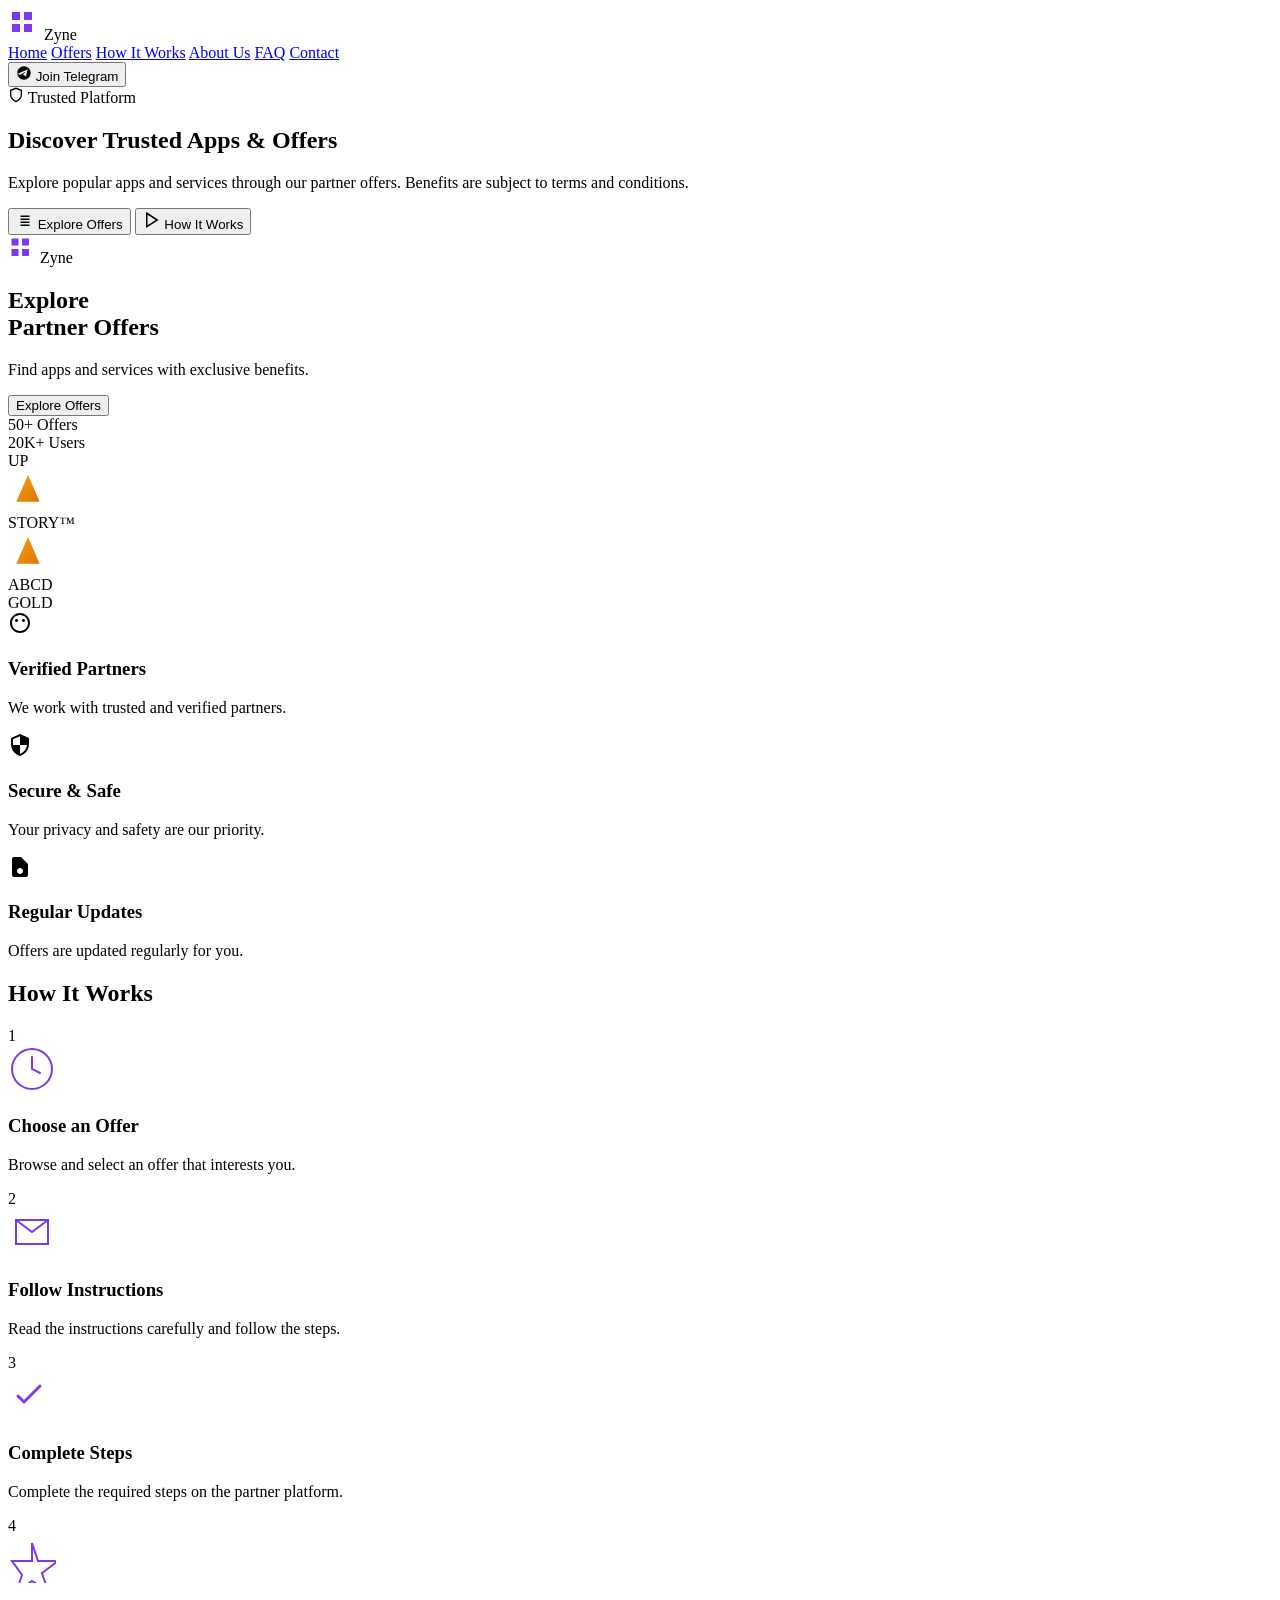
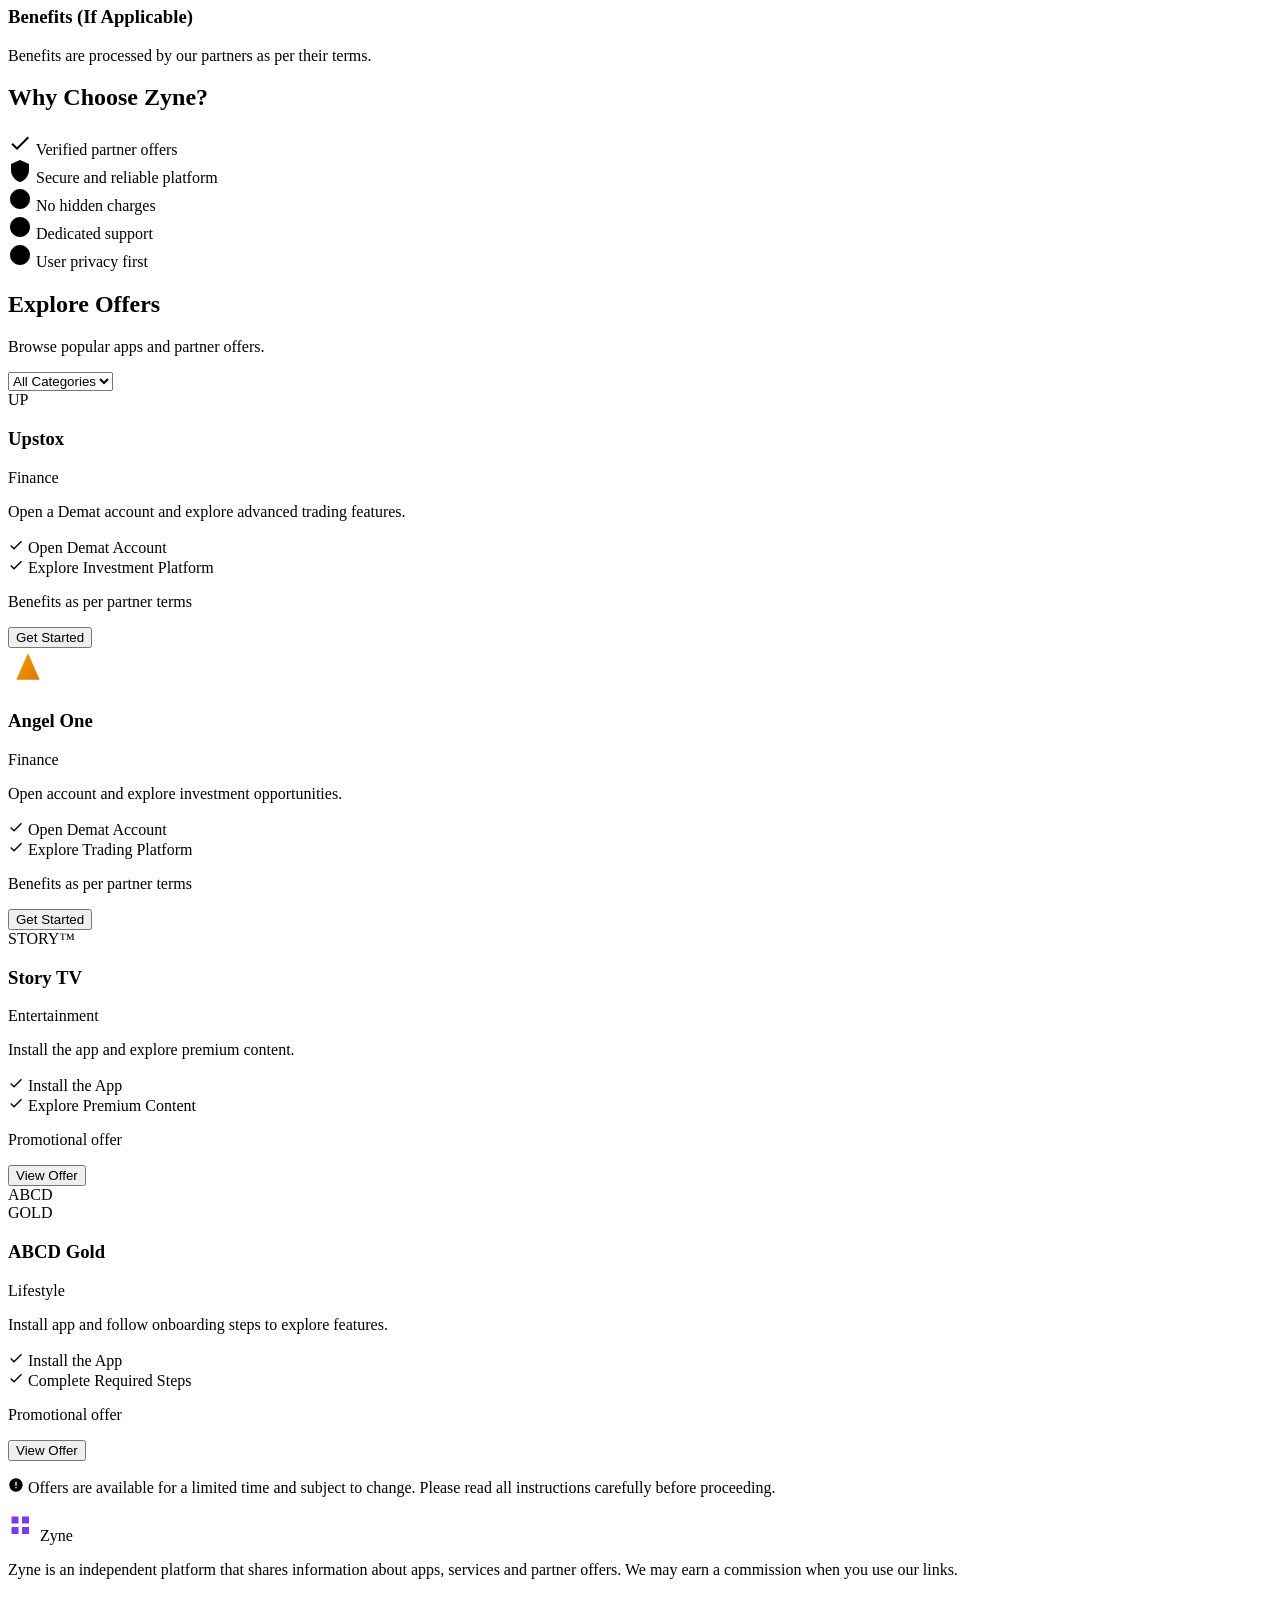
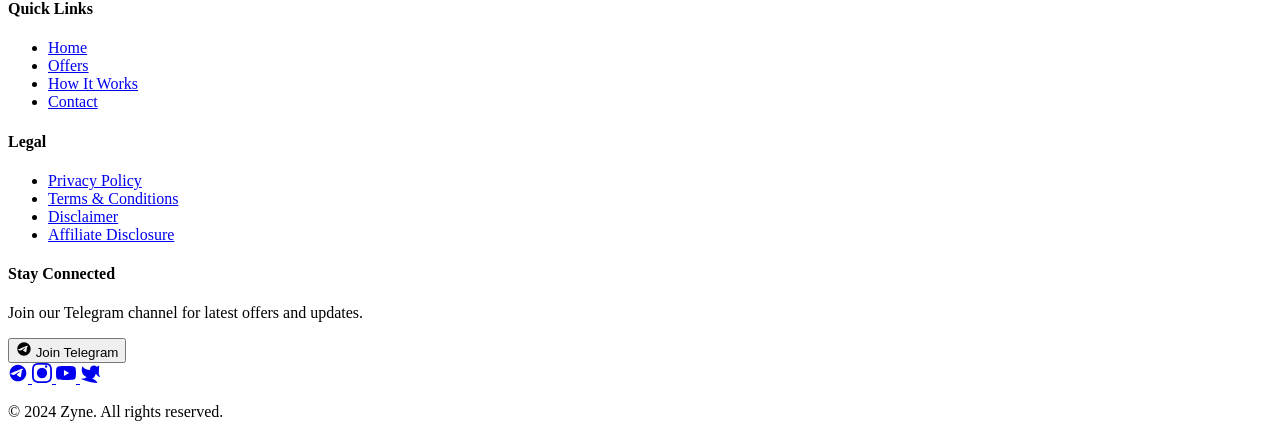
==== index.html @ c9c4ee6b "Update HTML with mobile-focused phone mockup design" ====
<!DOCTYPE html>
<html lang="en">
<head>
    <meta charset="UTF-8">
    <meta name="viewport" content="width=device-width, initial-scale=1.0">
    <title>Zyne - Discover Trusted Apps & Offers</title>
    <link rel="stylesheet" href="styles.css">
</head>
<body>
    <!-- Navigation Bar -->
    <nav class="navbar">
        <div class="navbar-container">
            <div class="logo">
                <svg width="32" height="32" viewBox="0 0 32 32" fill="none">
                    <path d="M4 4h8v8H4V4zm12 0h8v8h-8V4zM4 16h8v8H4v-8zm12 0h8v8h-8v-8z" fill="#7c3aed"/>
                </svg>
                <span>Zyne</span>
            </div>
            <div class="nav-links">
                <a href="#home">Home</a>
                <a href="#offers">Offers</a>
                <a href="#how">How It Works</a>
                <a href="#about">About Us</a>
                <a href="#faq">FAQ</a>
                <a href="#contact">Contact</a>
            </div>
            <button class="telegram-btn">
                <svg width="16" height="16" viewBox="0 0 24 24" fill="currentColor">
                    <path d="M12 2C6.48 2 2 6.48 2 12s4.48 10 10 10 10-4.48 10-10S17.52 2 12 2zm4.64 6.8c-.15 1.58-.8 5.43-1.13 7.1-.14.75-.42 1-.68 1.03-.58.05-1.02-.38-1.58-.75-.88-.59-1.38-.95-2.23-1.52-.99-.66-.35-1.02.22-1.61.15-.15 2.71-2.48 2.76-2.69.01-.03.02-.14-.07-.2-.08-.06-.2-.04-.28-.02-.12.02-1.96 1.25-5.54 3.69-.52.36-1.02.53-1.49.52-.49-.01-1.42-.27-2.12-.5-.86-.28-1.54-.43-1.48-.91.03-.24.37-.49 1.02-.73 3.99-1.74 6.65-2.89 7.98-3.39 3.8-1.6 4.59-1.88 5.1-1.88.11 0 .36.03.52.13.13.08.21.18.23.32.02.14.01.42 0 .68z"/>
                </svg>
                Join Telegram
            </button>
        </div>
    </nav>

    <!-- Hero Section -->
    <section class="hero" id="home">
        <div class="hero-container">
            <div class="hero-content">
                <div class="trusted-badge">
                    <svg width="16" height="16" viewBox="0 0 24 24" fill="none" stroke="currentColor">
                        <path d="M12 22s8-4 8-10V5l-8-3-8 3v7c0 6 8 10 8 10z" stroke-width="2"/>
                    </svg>
                    Trusted Platform
                </div>
                <h1>Discover Trusted <span>Apps & Offers</span></h1>
                <p>Explore popular apps and services through our partner offers. Benefits are subject to terms and conditions.</p>
                <div class="hero-buttons">
                    <button class="btn-primary">
                        <svg width="18" height="18" viewBox="0 0 24 24" fill="currentColor">
                            <path d="M6 6h12v2H6V6zm0 4h12v2H6v-2zm0 4h12v2H6v-2zm0 4h12v2H6v-2z"/>
                        </svg>
                        Explore Offers
                    </button>
                    <button class="btn-secondary">
                        <svg width="18" height="18" viewBox="0 0 24 24" fill="none" stroke="currentColor" stroke-width="2">
                            <polygon points="5 3 19 12 5 21 5 3"></polygon>
                        </svg>
                        How It Works
                    </button>
                </div>
            </div>

            <!-- Phone Mockup Section -->
            <div class="phone-showcase">
                <div class="platform"></div>
                
                <!-- Phone -->
                <div class="phone">
                    <div class="phone-notch"></div>
                    <div class="phone-screen">
                        <div class="screen-content">
                            <div class="screen-logo">
                                <svg width="28" height="28" viewBox="0 0 32 32" fill="none">
                                    <path d="M4 4h8v8H4V4zm12 0h8v8h-8V4zM4 16h8v8H4v-8zm12 0h8v8h-8v-8z" fill="#7c3aed"/>
                                </svg>
                                <span>Zyne</span>
                            </div>
                            <h2>Explore<br>Partner Offers</h2>
                            <p>Find apps and services with exclusive benefits.</p>
                            <button class="screen-btn">Explore Offers</button>
                            <div class="screen-stats">
                                <div class="stat">
                                    <span class="stat-number">50+</span>
                                    <span class="stat-label">Offers</span>
                                </div>
                                <div class="stat">
                                    <span class="stat-number">20K+</span>
                                    <span class="stat-label">Users</span>
                                </div>
                            </div>
                            <div class="screen-dots">
                                <span class="dot active"></span>
                                <span class="dot"></span>
                                <span class="dot"></span>
                                <span class="dot"></span>
                                <span class="dot"></span>
                            </div>
                        </div>
                    </div>
                    <div class="phone-bottom"></div>
                </div>

                <!-- Floating Cards -->
                <div class="floating-card card-up">
                    <div class="card-icon up">UP</div>
                </div>
                <div class="floating-card card-angel-left">
                    <div class="card-icon angel">
                        <svg width="40" height="40" viewBox="0 0 48 48" fill="none">
                            <path d="M24 6L10 38h28L24 6z" fill="url(#angelGrad)"/>
                            <defs>
                                <linearGradient id="angelGrad" x1="0%" y1="0%" x2="100%" y2="100%">
                                    <stop offset="0%" style="stop-color:#f59e0b;stop-opacity:1" />
                                    <stop offset="100%" style="stop-color:#d97706;stop-opacity:1" />
                                </linearGradient>
                            </defs>
                        </svg>
                    </div>
                </div>
                <div class="floating-card card-story">
                    <div class="card-icon story">STORY™</div>
                </div>
                <div class="floating-card card-angel-right">
                    <div class="card-icon angel">
                        <svg width="40" height="40" viewBox="0 0 48 48" fill="none">
                            <path d="M24 6L10 38h28L24 6z" fill="url(#angelGrad2)"/>
                            <defs>
                                <linearGradient id="angelGrad2" x1="0%" y1="0%" x2="100%" y2="100%">
                                    <stop offset="0%" style="stop-color:#f59e0b;stop-opacity:1" />
                                    <stop offset="100%" style="stop-color:#d97706;stop-opacity:1" />
                                </linearGradient>
                            </defs>
                        </svg>
                    </div>
                </div>
                <div class="floating-card card-abcd">
                    <div class="card-icon abcd">ABCD<br><span>GOLD</span></div>
                </div>

                <!-- Sparkle -->
                <div class="sparkle"></div>
            </div>
        </div>

        <!-- Features Section -->
        <div class="features-section">
            <div class="feature">
                <div class="feature-icon">
                    <svg width="24" height="24" viewBox="0 0 24 24" fill="currentColor">
                        <path d="M12 1C6.48 1 2 5.48 2 11s4.48 10 10 10 10-4.48 10-10S17.52 1 12 1zm0 18c-4.41 0-8-3.59-8-8s3.59-8 8-8 8 3.59 8 8-3.59 8-8 8zm3.5-9c.83 0 1.5-.67 1.5-1.5S16.33 7 15.5 7 14 7.67 14 8.5s.67 1.5 1.5 1.5zm-7 0c.83 0 1.5-.67 1.5-1.5S9.33 7 8.5 7 7 7.67 7 8.5 7.67 10 8.5 10z"/>
                    </svg>
                </div>
                <h3>Verified Partners</h3>
                <p>We work with trusted and verified partners.</p>
            </div>
            <div class="feature">
                <div class="feature-icon">
                    <svg width="24" height="24" viewBox="0 0 24 24" fill="currentColor">
                        <path d="M12 1L3 5v6c0 5.55 3.84 10.74 9 12 5.16-1.26 9-6.45 9-12V5l-9-4zm0 10.99h7c-.53 4.12-3.28 7.72-7 8.77V12H5V6.3l7-3.11v8.8z"/>
                    </svg>
                </div>
                <h3>Secure & Safe</h3>
                <p>Your privacy and safety are our priority.</p>
            </div>
            <div class="feature">
                <div class="feature-icon">
                    <svg width="24" height="24" viewBox="0 0 24 24" fill="currentColor">
                        <path d="M13 2H6c-1.1 0-2 .9-2 2v16c0 1.1.9 2 2 2h12c1.1 0 2-.9 2-2V9l-7-7zM12 19c-1.66 0-3-1.34-3-3s1.34-3 3-3 3 1.34 3 3-1.34 3-3 3z"/>
                    </svg>
                </div>
                <h3>Regular Updates</h3>
                <p>Offers are updated regularly for you.</p>
            </div>
        </div>
    </section>

    <!-- How It Works Section -->
    <section class="how-it-works" id="how">
        <div class="section-container">
            <h2>How It Works</h2>
            <div class="steps-grid">
                <div class="step">
                    <div class="step-number">1</div>
                    <div class="step-icon">
                        <svg width="48" height="48" viewBox="0 0 48 48" fill="none">
                            <circle cx="24" cy="24" r="20" stroke="#7c3aed" stroke-width="2"/>
                            <path d="M24 12v12l8 4" stroke="#7c3aed" stroke-width="2" stroke-linecap="round"/>
                        </svg>
                    </div>
                    <h3>Choose an Offer</h3>
                    <p>Browse and select an offer that interests you.</p>
                </div>
                <div class="step">
                    <div class="step-number">2</div>
                    <div class="step-icon">
                        <svg width="48" height="48" viewBox="0 0 48 48" fill="none">
                            <path d="M8 12h32v24H8V12z" stroke="#7c3aed" stroke-width="2"/>
                            <path d="M8 12l16 12 16-12" stroke="#7c3aed" stroke-width="2" stroke-linecap="round"/>
                        </svg>
                    </div>
                    <h3>Follow Instructions</h3>
                    <p>Read the instructions carefully and follow the steps.</p>
                </div>
                <div class="step">
                    <div class="step-number">3</div>
                    <div class="step-icon">
                        <svg width="48" height="48" viewBox="0 0 48 48" fill="none">
                            <path d="M10 24l6 6 16-16" stroke="#7c3aed" stroke-width="3" stroke-linecap="round" stroke-linejoin="round"/>
                        </svg>
                    </div>
                    <h3>Complete Steps</h3>
                    <p>Complete the required steps on the partner platform.</p>
                </div>
                <div class="step">
                    <div class="step-number">4</div>
                    <div class="step-icon">
                        <svg width="48" height="48" viewBox="0 0 48 48" fill="none">
                            <path d="M24 8L30 26h20l-16 12 6 18L24 46l-16 12 6-18L4 26h20L24 8z" stroke="#7c3aed" stroke-width="2" fill="none"/>
                        </svg>
                    </div>
                    <h3>Benefits (If Applicable)</h3>
                    <p>Benefits are processed by our partners as per their terms.</p>
                </div>
            </div>
        </div>
    </section>

    <!-- Why Choose Zyne Section -->
    <section class="why-choose" id="about">
        <div class="section-container">
            <h2>Why Choose Zyne?</h2>
            <div class="benefits-grid">
                <div class="benefit">
                    <svg width="24" height="24" viewBox="0 0 24 24" fill="currentColor">
                        <path d="M9 16.17L4.83 12l-1.42 1.41L9 19 21 7l-1.41-1.41L9 16.17z"/>
                    </svg>
                    <span>Verified partner offers</span>
                </div>
                <div class="benefit">
                    <svg width="24" height="24" viewBox="0 0 24 24" fill="currentColor">
                        <path d="M12 1L3 5v6c0 5.55 3.84 10.74 9 12 5.16-1.26 9-6.45 9-12V5l-9-4z"/>
                    </svg>
                    <span>Secure and reliable platform</span>
                </div>
                <div class="benefit">
                    <svg width="24" height="24" viewBox="0 0 24 24" fill="currentColor">
                        <path d="M12 2C6.48 2 2 6.48 2 12s4.48 10 10 10 10-4.48 10-10S17.52 2 12 2z"/>
                    </svg>
                    <span>No hidden charges</span>
                </div>
                <div class="benefit">
                    <svg width="24" height="24" viewBox="0 0 24 24" fill="currentColor">
                        <path d="M12 2C6.48 2 2 6.48 2 12s4.48 10 10 10 10-4.48 10-10S17.52 2 12 2z"/>
                    </svg>
                    <span>Dedicated support</span>
                </div>
                <div class="benefit">
                    <svg width="24" height="24" viewBox="0 0 24 24" fill="currentColor">
                        <path d="M12 2C6.48 2 2 6.48 2 12s4.48 10 10 10 10-4.48 10-10S17.52 2 12 2z"/>
                    </svg>
                    <span>User privacy first</span>
                </div>
            </div>
        </div>
    </section>

    <!-- Explore Offers Section -->
    <section class="explore-offers" id="offers">
        <div class="section-container">
            <div class="offers-header">
                <h2>Explore Offers</h2>
                <p>Browse popular apps and partner offers.</p>
                <select class="category-filter">
                    <option>All Categories</option>
                    <option>Finance</option>
                    <option>Entertainment</option>
                    <option>Lifestyle</option>
                </select>
            </div>
            <div class="offers-grid">
                <!-- Upstox Card -->
                <div class="offer-card">
                    <div class="offer-icon upstox">UP</div>
                    <h3>Upstox</h3>
                    <span class="category">Finance</span>
                    <p>Open a Demat account and explore advanced trading features.</p>
                    <div class="offer-features">
                        <div class="feature-item">
                            <svg width="16" height="16" viewBox="0 0 24 24" fill="currentColor">
                                <path d="M9 16.17L4.83 12l-1.42 1.41L9 19 21 7l-1.41-1.41L9 16.17z"/>
                            </svg>
                            Open Demat Account
                        </div>
                        <div class="feature-item">
                            <svg width="16" height="16" viewBox="0 0 24 24" fill="currentColor">
                                <path d="M9 16.17L4.83 12l-1.42 1.41L9 19 21 7l-1.41-1.41L9 16.17z"/>
                            </svg>
                            Explore Investment Platform
                        </div>
                    </div>
                    <p class="offer-terms">Benefits as per partner terms</p>
                    <button class="btn-offer">Get Started</button>
                </div>

                <!-- Angel One Card -->
                <div class="offer-card">
                    <div class="offer-icon angel-one">
                        <svg width="40" height="40" viewBox="0 0 48 48" fill="none">
                            <path d="M24 6L10 38h28L24 6z" fill="url(#angelGrad3)"/>
                            <defs>
                                <linearGradient id="angelGrad3" x1="0%" y1="0%" x2="100%" y2="100%">
                                    <stop offset="0%" style="stop-color:#f59e0b;stop-opacity:1" />
                                    <stop offset="100%" style="stop-color:#d97706;stop-opacity:1" />
                                </linearGradient>
                            </defs>
                        </svg>
                    </div>
                    <h3>Angel One</h3>
                    <span class="category">Finance</span>
                    <p>Open account and explore investment opportunities.</p>
                    <div class="offer-features">
                        <div class="feature-item">
                            <svg width="16" height="16" viewBox="0 0 24 24" fill="currentColor">
                                <path d="M9 16.17L4.83 12l-1.42 1.41L9 19 21 7l-1.41-1.41L9 16.17z"/>
                            </svg>
                            Open Demat Account
                        </div>
                        <div class="feature-item">
                            <svg width="16" height="16" viewBox="0 0 24 24" fill="currentColor">
                                <path d="M9 16.17L4.83 12l-1.42 1.41L9 19 21 7l-1.41-1.41L9 16.17z"/>
                            </svg>
                            Explore Trading Platform
                        </div>
                    </div>
                    <p class="offer-terms">Benefits as per partner terms</p>
                    <button class="btn-offer">Get Started</button>
                </div>

                <!-- Story TV Card -->
                <div class="offer-card">
                    <div class="offer-icon story-tv">STORY™</div>
                    <h3>Story TV</h3>
                    <span class="category">Entertainment</span>
                    <p>Install the app and explore premium content.</p>
                    <div class="offer-features">
                        <div class="feature-item">
                            <svg width="16" height="16" viewBox="0 0 24 24" fill="currentColor">
                                <path d="M9 16.17L4.83 12l-1.42 1.41L9 19 21 7l-1.41-1.41L9 16.17z"/>
                            </svg>
                            Install the App
                        </div>
                        <div class="feature-item">
                            <svg width="16" height="16" viewBox="0 0 24 24" fill="currentColor">
                                <path d="M9 16.17L4.83 12l-1.42 1.41L9 19 21 7l-1.41-1.41L9 16.17z"/>
                            </svg>
                            Explore Premium Content
                        </div>
                    </div>
                    <p class="offer-terms">Promotional offer</p>
                    <button class="btn-offer">View Offer</button>
                </div>

                <!-- ABCD Gold Card -->
                <div class="offer-card">
                    <div class="offer-icon abcd-gold">ABCD<br><span>GOLD</span></div>
                    <h3>ABCD Gold</h3>
                    <span class="category">Lifestyle</span>
                    <p>Install app and follow onboarding steps to explore features.</p>
                    <div class="offer-features">
                        <div class="feature-item">
                            <svg width="16" height="16" viewBox="0 0 24 24" fill="currentColor">
                                <path d="M9 16.17L4.83 12l-1.42 1.41L9 19 21 7l-1.41-1.41L9 16.17z"/>
                            </svg>
                            Install the App
                        </div>
                        <div class="feature-item">
                            <svg width="16" height="16" viewBox="0 0 24 24" fill="currentColor">
                                <path d="M9 16.17L4.83 12l-1.42 1.41L9 19 21 7l-1.41-1.41L9 16.17z"/>
                            </svg>
                            Complete Required Steps
                        </div>
                    </div>
                    <p class="offer-terms">Promotional offer</p>
                    <button class="btn-offer">View Offer</button>
                </div>
            </div>
            <p class="offers-disclaimer">
                <svg width="16" height="16" viewBox="0 0 24 24" fill="currentColor">
                    <path d="M12 2C6.48 2 2 6.48 2 12s4.48 10 10 10 10-4.48 10-10S17.52 2 12 2zm1 15h-2v-2h2v2zm0-4h-2V7h2v6z"/>
                </svg>
                Offers are available for a limited time and subject to change. Please read all instructions carefully before proceeding.
            </p>
        </div>
    </section>

    <!-- Footer -->
    <footer class="footer">
        <div class="footer-container">
            <div class="footer-column">
                <div class="footer-logo">
                    <svg width="28" height="28" viewBox="0 0 32 32" fill="none">
                        <path d="M4 4h8v8H4V4zm12 0h8v8h-8V4zM4 16h8v8H4v-8zm12 0h8v8h-8v-8z" fill="#7c3aed"/>
                    </svg>
                    <span>Zyne</span>
                </div>
                <p>Zyne is an independent platform that shares information about apps, services and partner offers. We may earn a commission when you use our links.</p>
            </div>
            <div class="footer-column">
                <h4>Quick Links</h4>
                <ul>
                    <li><a href="#home">Home</a></li>
                    <li><a href="#offers">Offers</a></li>
                    <li><a href="#how">How It Works</a></li>
                    <li><a href="#contact">Contact</a></li>
                </ul>
            </div>
            <div class="footer-column">
                <h4>Legal</h4>
                <ul>
                    <li><a href="#privacy">Privacy Policy</a></li>
                    <li><a href="#terms">Terms & Conditions</a></li>
                    <li><a href="#disclaimer">Disclaimer</a></li>
                    <li><a href="#affiliate">Affiliate Disclosure</a></li>
                </ul>
            </div>
            <div class="footer-column">
                <h4>Stay Connected</h4>
                <p>Join our Telegram channel for latest offers and updates.</p>
                <button class="telegram-btn-footer">
                    <svg width="16" height="16" viewBox="0 0 24 24" fill="currentColor">
                        <path d="M12 2C6.48 2 2 6.48 2 12s4.48 10 10 10 10-4.48 10-10S17.52 2 12 2zm4.64 6.8c-.15 1.58-.8 5.43-1.13 7.1-.14.75-.42 1-.68 1.03-.58.05-1.02-.38-1.58-.75-.88-.59-1.38-.95-2.23-1.52-.99-.66-.35-1.02.22-1.61.15-.15 2.71-2.48 2.76-2.69.01-.03.02-.14-.07-.2-.08-.06-.2-.04-.28-.02-.12.02-1.96 1.25-5.54 3.69-.52.36-1.02.53-1.49.52-.49-.01-1.42-.27-2.12-.5-.86-.28-1.54-.43-1.48-.91.03-.24.37-.49 1.02-.73 3.99-1.74 6.65-2.89 7.98-3.39 3.8-1.6 4.59-1.88 5.1-1.88.11 0 .36.03.52.13.13.08.21.18.23.32.02.14.01.42 0 .68z"/>
                    </svg>
                    Join Telegram
                </button>
                <div class="social-icons">
                    <a href="#" class="social-icon" title="Telegram">
                        <svg width="20" height="20" viewBox="0 0 24 24" fill="currentColor">
                            <path d="M12 2C6.48 2 2 6.48 2 12s4.48 10 10 10 10-4.48 10-10S17.52 2 12 2zm4.64 6.8c-.15 1.58-.8 5.43-1.13 7.1-.14.75-.42 1-.68 1.03-.58.05-1.02-.38-1.58-.75-.88-.59-1.38-.95-2.23-1.52-.99-.66-.35-1.02.22-1.61.15-.15 2.71-2.48 2.76-2.69.01-.03.02-.14-.07-.2-.08-.06-.2-.04-.28-.02-.12.02-1.96 1.25-5.54 3.69-.52.36-1.02.53-1.49.52-.49-.01-1.42-.27-2.12-.5-.86-.28-1.54-.43-1.48-.91.03-.24.37-.49 1.02-.73 3.99-1.74 6.65-2.89 7.98-3.39 3.8-1.6 4.59-1.88 5.1-1.88.11 0 .36.03.52.13.13.08.21.18.23.32.02.14.01.42 0 .68z"/>
                        </svg>
                    </a>
                    <a href="#" class="social-icon" title="Instagram">
                        <svg width="20" height="20" viewBox="0 0 24 24" fill="currentColor">
                            <path d="M12 2.163c3.204 0 3.584.012 4.85.07 3.252.148 4.771 1.691 4.919 4.919.058 1.265.069 1.645.069 4.849 0 3.205-.012 3.584-.069 4.849-.149 3.225-1.664 4.771-4.919 4.919-1.266.057-1.645.069-4.849.069-3.204 0-3.584-.012-4.849-.069-3.259-.149-4.771-1.699-4.919-4.92-.058-1.265-.07-1.644-.07-4.849 0-3.204.013-3.583.07-4.849.149-3.227 1.664-4.771 4.919-4.919 1.266-.057 1.645-.069 4.849-.069zm0-2.163c-3.259 0-3.667.014-4.947.072-4.358.2-6.78 2.618-6.98 6.98-.059 1.281-.073 1.689-.073 4.948 0 3.259.014 3.668.072 4.948.2 4.358 2.618 6.78 6.98 6.98 1.281.058 1.689.072 4.948.072 3.259 0 3.668-.014 4.948-.072 4.354-.2 6.782-2.618 6.979-6.98.059-1.28.073-1.689.073-4.948 0-3.259-.015-3.667-.072-4.947-.196-4.354-2.617-6.78-6.979-6.98-1.281-.059-1.69-.073-4.949-.073zM5.838 12a6.162 6.162 0 1112.324 0 6.162 6.162 0 01-12.324 0zM12 16a4 4 0 110-8 4 4 0 010 8zm4.965-10.322a1.44 1.44 0 110-2.881 1.44 1.44 0 010 2.881z"/>
                        </svg>
                    </a>
                    <a href="#" class="social-icon" title="YouTube">
                        <svg width="20" height="20" viewBox="0 0 24 24" fill="currentColor">
                            <path d="M23.498 6.186a3.016 3.016 0 00-2.122-2.136C19.505 3.5 12 3.5 12 3.5s-7.505 0-9.377.55A3.016 3.016 0 00.502 6.186C0 8.07 0 12 0 12s0 3.93.502 5.814a3.016 3.016 0 002.122 2.136c1.871.55 9.376.55 9.376.55s7.505 0 9.377-.55a3.015 3.015 0 002.122-2.136C24 15.93 24 12 24 12s0-3.93-.502-5.814zM9.545 15.568V8.432L15.818 12l-6.273 3.568z"/>
                        </svg>
                    </a>
                    <a href="#" class="social-icon" title="Twitter">
                        <svg width="20" height="20" viewBox="0 0 24 24" fill="currentColor">
                            <path d="M23 3a10.9 10.9 0 01-3.14 1.53 4.48 4.48 0 00-7.86 3v1A10.66 10.66 0 013 4s-4 9 5 13a11.64 11.64 0 01-7 2s9 5 20 5a9.5 9.5 0 00-9-5.5c4.75 2.25 7-5.667 7-5.667s2.1 3 5.5 4.5c-1-1.5-2-4-2-4z"/>
                        </svg>
                    </a>
                </div>
            </div>
        </div>
        <div class="footer-bottom">
            <p>&copy; 2024 Zyne. All rights reserved.</p>
        </div>
    </footer>
</body>
</html>
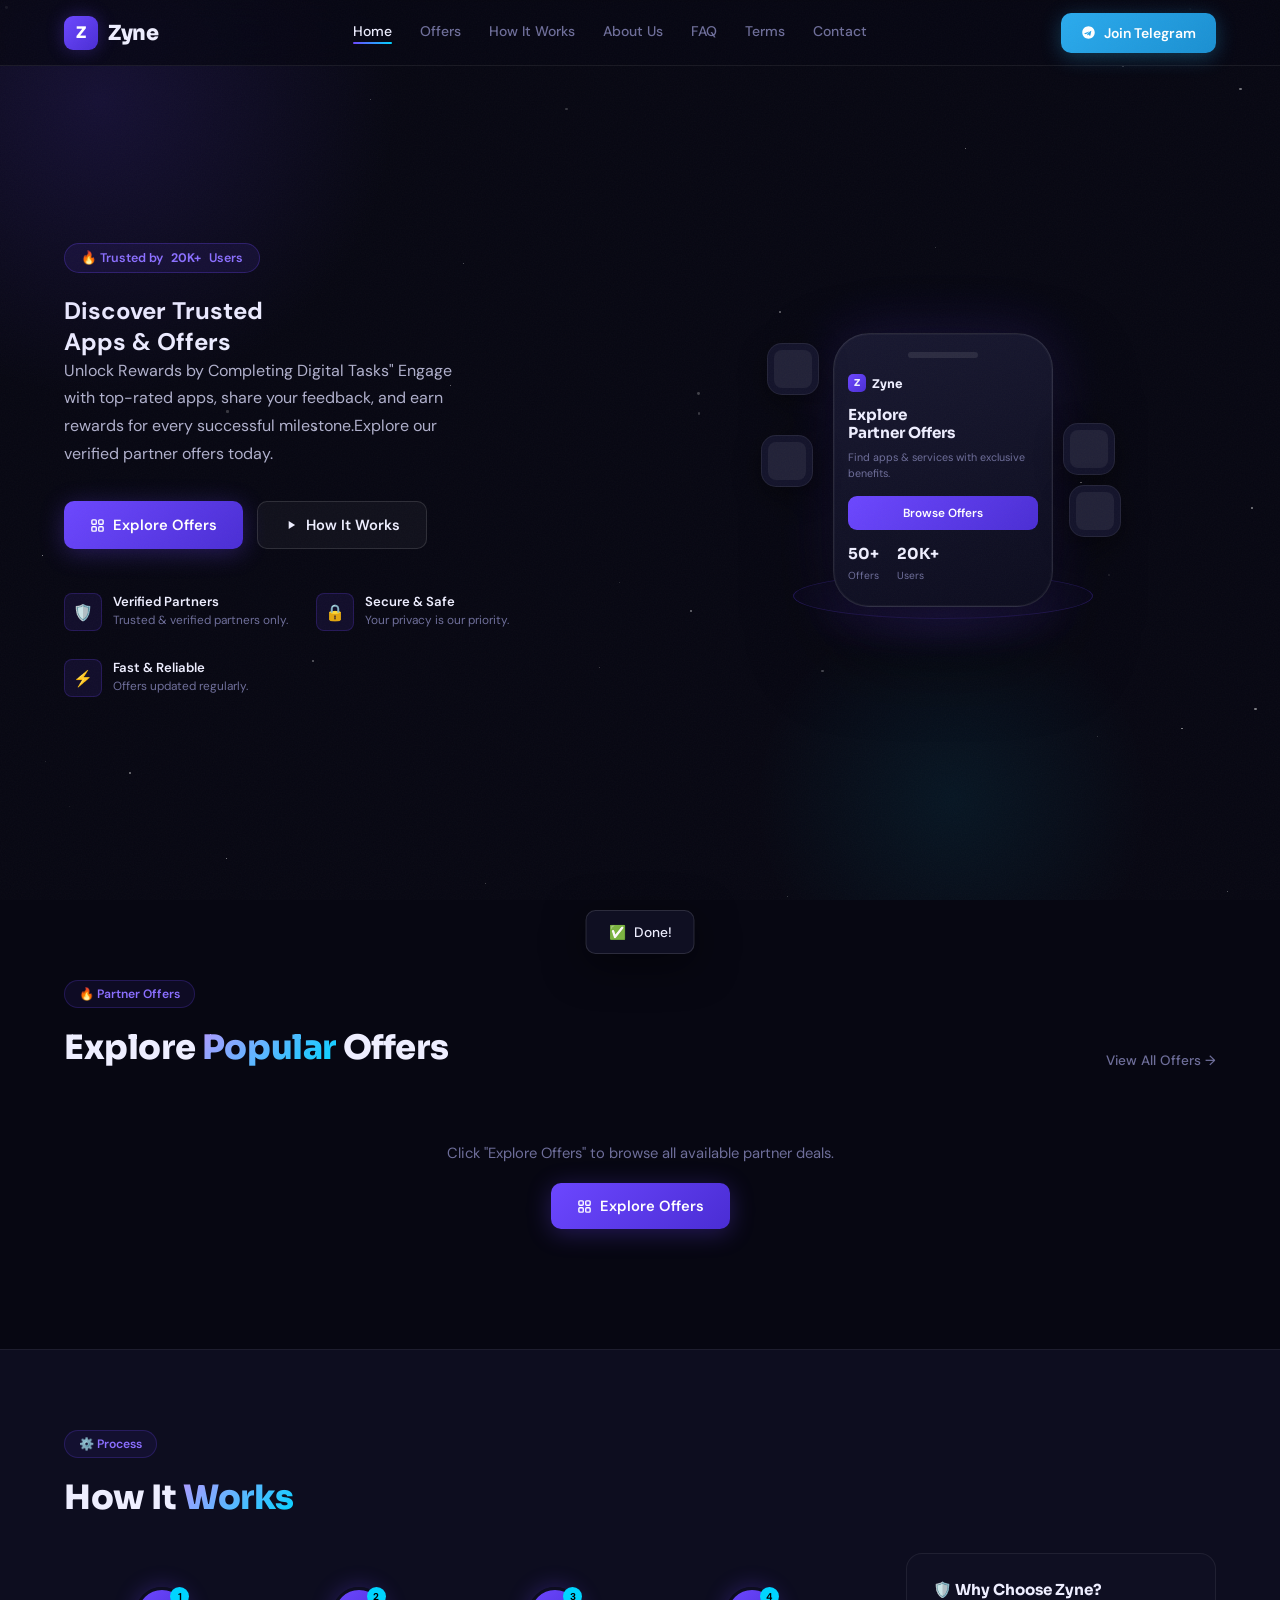
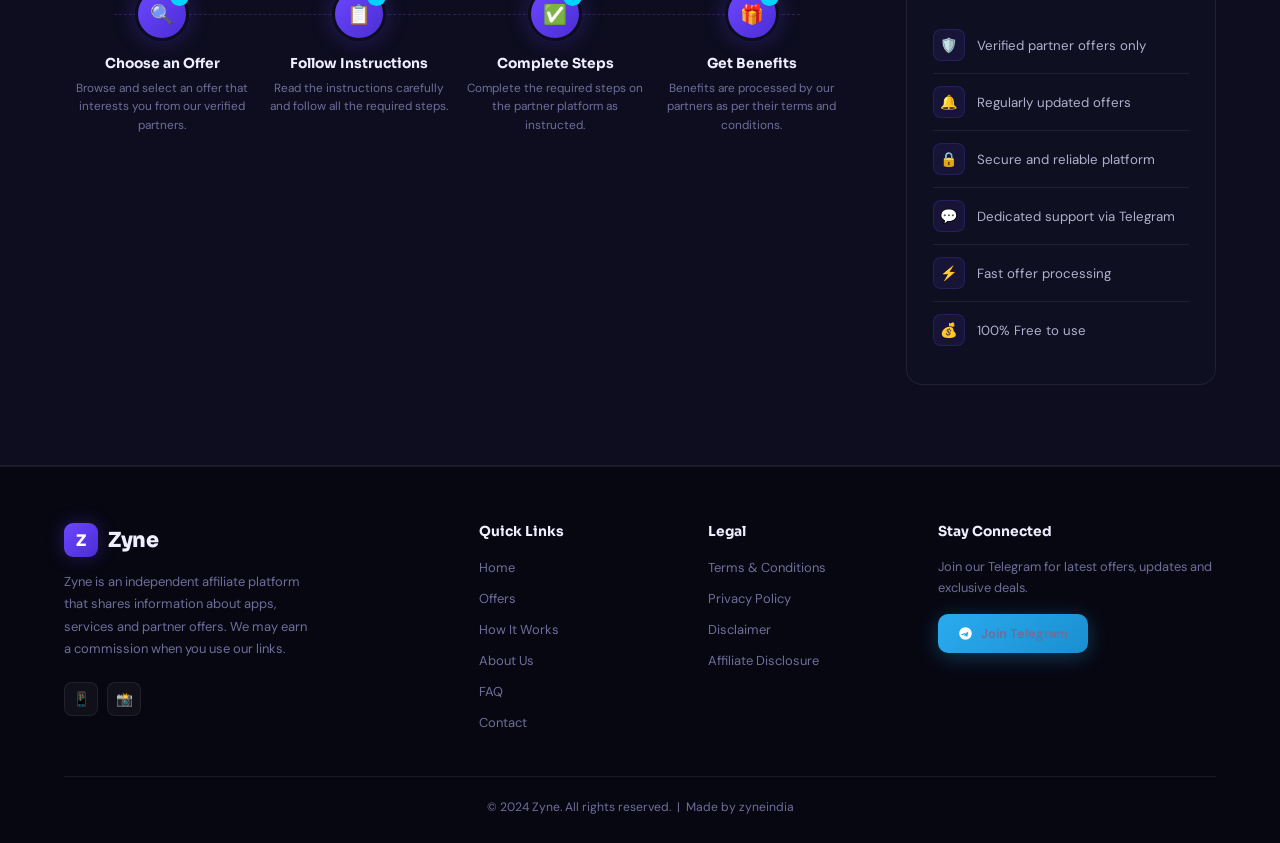
==== commit 83f5e1cc: "Add files via upload" ====
--- a/index.html
+++ b/index.html
@@ -1,465 +1,1573 @@
 <!DOCTYPE html>
 <html lang="en">
 <head>
-    <meta charset="UTF-8">
-    <meta name="viewport" content="width=device-width, initial-scale=1.0">
-    <title>Zyne - Discover Trusted Apps & Offers</title>
-    <link rel="stylesheet" href="styles.css">
+<meta charset="UTF-8">
+<meta name="viewport" content="width=device-width, initial-scale=1.0">
+<title>Zyne – Discover Trusted Apps & Offers</title>
+<link href="https://fonts.googleapis.com/css2?family=Sora:wght@400;500;600;700;800&family=DM+Sans:wght@400;500;600&display=swap" rel="stylesheet">
+<style>
+/* ===== CSS VARIABLES ===== */
+:root {
+  --bg: #070712;
+  --bg2: #0d0d1f;
+  --bg3: #111126;
+  --card: #0f0f22;
+  --card2: #13132a;
+  --border: rgba(255,255,255,0.07);
+  --border2: rgba(255,255,255,0.12);
+  --purple: #6c47ff;
+  --purple2: #8b6fff;
+  --purple3: #4a2dd4;
+  --glow: rgba(108,71,255,0.3);
+  --cyan: #00d4ff;
+  --green: #00e87a;
+  --red: #ff4d6d;
+  --text: #eeeeff;
+  --text2: #b0b0cc;
+  --muted: #6e6e9a;
+  --font-head: 'Sora', sans-serif;
+  --font-body: 'DM Sans', sans-serif;
+  --radius: 16px;
+  --radius-sm: 10px;
+  --radius-xs: 8px;
+}
+
+/* ===== RESET ===== */
+*, *::before, *::after { margin: 0; padding: 0; box-sizing: border-box; }
+html { scroll-behavior: smooth; font-size: 16px; }
+body {
+  background: var(--bg);
+  color: var(--text);
+  font-family: var(--font-body);
+  overflow-x: hidden;
+  min-height: 100vh;
+}
+a { text-decoration: none; color: inherit; }
+button { font-family: var(--font-body); cursor: pointer; border: none; outline: none; }
+ul { list-style: none; }
+img { max-width: 100%; display: block; }
+
+/* ===== NOISE TEXTURE ===== */
+body::after {
+  content: '';
+  position: fixed;
+  inset: 0;
+  background-image: url("data:image/svg+xml,%3Csvg xmlns='http://www.w3.org/2000/svg' width='300' height='300'%3E%3Cfilter id='n'%3E%3CfeTurbulence type='fractalNoise' baseFrequency='0.75' numOctaves='4' stitchTiles='stitch'/%3E%3C/filter%3E%3Crect width='300' height='300' filter='url(%23n)' opacity='0.03'/%3E%3C/svg%3E");
+  pointer-events: none;
+  z-index: 9999;
+}
+
+/* ===== SCROLLBAR ===== */
+::-webkit-scrollbar { width: 6px; }
+::-webkit-scrollbar-track { background: var(--bg); }
+::-webkit-scrollbar-thumb { background: var(--purple3); border-radius: 3px; }
+
+/* ===== GLOBAL ANIMATIONS ===== */
+@keyframes fadeUp {
+  from { opacity: 0; transform: translateY(28px); }
+  to   { opacity: 1; transform: translateY(0); }
+}
+@keyframes float {
+  0%,100% { transform: translateY(0px) rotate(0deg); }
+  50%      { transform: translateY(-14px) rotate(2deg); }
+}
+@keyframes pulse-glow {
+  0%,100% { box-shadow: 0 0 20px var(--glow); }
+  50%      { box-shadow: 0 0 40px rgba(108,71,255,0.55); }
+}
+@keyframes spin {
+  from { transform: rotate(0deg); }
+  to   { transform: rotate(360deg); }
+}
+@keyframes shimmer {
+  0% { background-position: -200% 0; }
+  100% { background-position: 200% 0; }
+}
+@keyframes slideDown {
+  from { opacity: 0; max-height: 0; transform: translateY(-10px); }
+  to   { opacity: 1; max-height: 600px; transform: translateY(0); }
+}
+@keyframes slideUp {
+  from { opacity: 1; max-height: 600px; }
+  to   { opacity: 0; max-height: 0; }
+}
+
+/* ===== UTILITY ===== */
+.hidden { display: none !important; }
+.visible { display: block !important; }
+
+/* ===== BUTTONS ===== */
+.btn-primary {
+  display: inline-flex; align-items: center; gap: 8px;
+  background: linear-gradient(135deg, var(--purple), var(--purple3));
+  color: #fff; padding: 13px 26px; border-radius: var(--radius-sm);
+  font-weight: 600; font-size: 0.92rem; border: none; cursor: pointer;
+  transition: transform 0.2s, box-shadow 0.2s;
+  box-shadow: 0 4px 24px var(--glow);
+}
+.btn-primary:hover { transform: translateY(-2px); box-shadow: 0 10px 36px rgba(108,71,255,0.5); }
+
+.btn-secondary {
+  display: inline-flex; align-items: center; gap: 8px;
+  background: rgba(255,255,255,0.04); color: var(--text);
+  padding: 13px 26px; border-radius: var(--radius-sm);
+  font-weight: 600; font-size: 0.92rem;
+  border: 1px solid var(--border2); cursor: pointer;
+  transition: all 0.2s;
+}
+.btn-secondary:hover { background: rgba(255,255,255,0.08); border-color: rgba(255,255,255,0.22); }
+
+.btn-tg {
+  display: inline-flex; align-items: center; gap: 8px;
+  background: linear-gradient(135deg, #2AABEE, #1a8fd1);
+  color: #fff; padding: 11px 20px; border-radius: var(--radius-sm);
+  font-weight: 600; font-size: 0.875rem; cursor: pointer;
+  border: none; transition: transform 0.2s, box-shadow 0.2s;
+  box-shadow: 0 4px 20px rgba(42,171,238,0.3);
+}
+.btn-tg:hover { transform: translateY(-2px); box-shadow: 0 8px 30px rgba(42,171,238,0.45); }
+
+/* ===== NAV ===== */
+#navbar {
+  position: fixed; top: 0; left: 0; right: 0; z-index: 500;
+  display: flex; align-items: center; justify-content: space-between;
+  padding: 0 5%; height: 66px;
+  background: rgba(7,7,18,0.8);
+  backdrop-filter: blur(24px) saturate(1.5);
+  border-bottom: 1px solid var(--border);
+  transition: background 0.3s;
+}
+#navbar.scrolled { background: rgba(7,7,18,0.97); }
+
+.nav-logo {
+  display: flex; align-items: center; gap: 10px;
+  font-family: var(--font-head); font-weight: 800;
+  font-size: 1.3rem; letter-spacing: -0.5px; color: var(--text);
+}
+.nav-logo-icon {
+  width: 34px; height: 34px;
+  background: linear-gradient(135deg, var(--purple), var(--purple3));
+  border-radius: 9px; display: flex; align-items: center;
+  justify-content: center; font-size: 1rem; font-weight: 900; color: #fff;
+  box-shadow: 0 0 18px var(--glow);
+}
+
+.nav-links {
+  display: flex; gap: 28px;
+}
+.nav-links a {
+  color: var(--muted); font-size: 0.875rem; font-weight: 500;
+  transition: color 0.2s; position: relative; padding-bottom: 3px;
+}
+.nav-links a.active, .nav-links a:hover { color: var(--text); }
+.nav-links a.active::after {
+  content: ''; position: absolute; bottom: -1px; left: 0; right: 0;
+  height: 2px; background: linear-gradient(90deg, var(--purple), var(--cyan));
+  border-radius: 2px;
+}
+
+.nav-right { display: flex; align-items: center; gap: 12px; }
+#hamburger {
+  display: none; flex-direction: column; gap: 5px;
+  background: none; border: none; cursor: pointer; padding: 6px;
+}
+#hamburger span {
+  display: block; width: 22px; height: 2px;
+  background: var(--text); border-radius: 2px;
+  transition: all 0.3s;
+}
+#hamburger.open span:nth-child(1) { transform: rotate(45deg) translate(5px, 5px); }
+#hamburger.open span:nth-child(2) { opacity: 0; }
+#hamburger.open span:nth-child(3) { transform: rotate(-45deg) translate(5px, -5px); }
+
+/* Mobile Nav Menu */
+#mobile-menu {
+  display: none; position: fixed; top: 66px; left: 0; right: 0;
+  background: rgba(10,10,22,0.98); backdrop-filter: blur(24px);
+  border-bottom: 1px solid var(--border); z-index: 499;
+  flex-direction: column; padding: 20px 5% 28px; gap: 6px;
+}
+#mobile-menu.open { display: flex; }
+#mobile-menu a {
+  color: var(--text2); font-size: 1rem; font-weight: 500;
+  padding: 11px 14px; border-radius: var(--radius-xs);
+  transition: all 0.2s;
+}
+#mobile-menu a:hover { background: rgba(108,71,255,0.1); color: var(--text); }
+#mobile-menu .btn-tg { margin-top: 8px; width: 100%; justify-content: center; }
+
+/* ===== PAGE SECTIONS (single page routing) ===== */
+.page { display: none; }
+.page.active { display: block; }
+
+/* ===== HERO ===== */
+#hero-section {
+  min-height: 100vh;
+  padding: 110px 5% 70px;
+  display: grid; grid-template-columns: 1fr 1fr;
+  align-items: center; gap: 60px;
+  position: relative; overflow: hidden;
+}
+
+/* BG orbs */
+.hero-orb-1, .hero-orb-2 {
+  position: absolute; border-radius: 50%; pointer-events: none;
+}
+.hero-orb-1 {
+  width: 600px; height: 600px; top: -200px; left: -200px;
+  background: radial-gradient(circle, rgba(108,71,255,0.14) 0%, transparent 70%);
+}
+.hero-orb-2 {
+  width: 400px; height: 400px; bottom: -100px; right: 10%;
+  background: radial-gradient(circle, rgba(0,212,255,0.07) 0%, transparent 70%);
+}
+
+/* Stars */
+.stars {
+  position: absolute; inset: 0; pointer-events: none; overflow: hidden;
+}
+.star {
+  position: absolute; background: #fff; border-radius: 50%;
+  animation: float 4s ease-in-out infinite;
+}
+
+.hero-badge {
+  display: inline-flex; align-items: center; gap: 8px;
+  background: rgba(108,71,255,0.1);
+  border: 1px solid rgba(108,71,255,0.28);
+  border-radius: 100px; padding: 6px 16px;
+  font-size: 0.78rem; font-weight: 600; color: var(--purple2);
+  margin-bottom: 22px;
+  animation: fadeUp 0.6s ease both;
+}
+.hero-badge span { animation: pulse-glow 2s infinite; }
+
+.hero h1 {
+  font-family: var(--font-head);
+  font-size: clamp(2.2rem, 4.5vw, 3.4rem);
+  font-weight: 800; line-height: 1.1; letter-spacing: -1px;
+  margin-bottom: 18px;
+  animation: fadeUp 0.7s ease both 0.1s;
+}
+.hero h1 .grad {
+  background: linear-gradient(135deg, #b599ff, #00d4ff);
+  -webkit-background-clip: text; -webkit-text-fill-color: transparent;
+  background-clip: text;
+}
+
+.hero-desc {
+  color: var(--text2); font-size: 1rem; line-height: 1.72;
+  max-width: 420px; margin-bottom: 34px;
+  animation: fadeUp 0.7s ease both 0.2s;
+}
+
+.hero-btns {
+  display: flex; gap: 14px; flex-wrap: wrap;
+  animation: fadeUp 0.7s ease both 0.3s;
+}
+
+/* Trust badges */
+.trust-row {
+  display: flex; gap: 28px; margin-top: 44px; flex-wrap: wrap;
+  animation: fadeUp 0.7s ease both 0.4s;
+}
+.trust-item { display: flex; align-items: flex-start; gap: 11px; }
+.trust-ico {
+  width: 38px; height: 38px; flex-shrink: 0;
+  background: rgba(108,71,255,0.1);
+  border: 1px solid rgba(108,71,255,0.22);
+  border-radius: var(--radius-xs); display: flex;
+  align-items: center; justify-content: center; font-size: 1rem;
+}
+.trust-item h5 { font-size: 0.82rem; font-weight: 600; margin-bottom: 2px; }
+.trust-item p { font-size: 0.74rem; color: var(--muted); line-height: 1.4; }
+
+/* PHONE MOCKUP */
+.hero-visual {
+  display: flex; justify-content: center; align-items: center;
+  position: relative; animation: fadeUp 0.8s ease both 0.2s;
+}
+.phone-wrap { position: relative; }
+.platform-glow {
+  position: absolute; bottom: -30px; left: 50%; transform: translateX(-50%);
+  width: 280px; height: 50px;
+  background: radial-gradient(ellipse, rgba(108,71,255,0.55) 0%, transparent 70%);
+  filter: blur(18px); pointer-events: none;
+}
+.platform-ring {
+  position: absolute; bottom: -12px; left: 50%; transform: translateX(-50%);
+  width: 300px; height: 46px;
+  border: 1px solid rgba(108,71,255,0.28);
+  border-radius: 50%; background: rgba(108,71,255,0.04);
+}
+.phone {
+  width: 220px; position: relative; z-index: 2;
+  background: linear-gradient(160deg, #181830, #0c0c1e);
+  border-radius: 36px; border: 1.5px solid rgba(255,255,255,0.1);
+  padding: 18px 14px 22px;
+  box-shadow: 0 40px 80px rgba(0,0,0,0.65), 0 0 60px rgba(108,71,255,0.18),
+              0 0 0 1px rgba(255,255,255,0.035) inset;
+  animation: float 4s ease-in-out infinite;
+}
+.phone-notch {
+  width: 70px; height: 6px; background: rgba(255,255,255,0.09);
+  border-radius: 3px; margin: 0 auto 16px;
+}
+.phone-header {
+  display: flex; align-items: center; gap: 6px;
+  font-family: var(--font-head); font-size: 0.75rem; font-weight: 700;
+  margin-bottom: 14px;
+}
+.phone-logo-sm {
+  width: 18px; height: 18px;
+  background: linear-gradient(135deg, var(--purple), var(--purple3));
+  border-radius: 5px; display: flex; align-items: center;
+  justify-content: center; font-size: 0.6rem; font-weight: 900;
+}
+.phone-title { font-family: var(--font-head); font-size: 0.95rem; font-weight: 700; margin-bottom: 6px; line-height: 1.2; }
+.phone-sub { font-size: 0.67rem; color: var(--muted); margin-bottom: 14px; line-height: 1.55; }
+.phone-cta {
+  width: 100%; background: linear-gradient(135deg, var(--purple), var(--purple3));
+  color: #fff; padding: 9px; border-radius: 9px; font-size: 0.74rem;
+  font-weight: 600; border: none; cursor: pointer; margin-bottom: 14px;
+  transition: opacity 0.2s;
+}
+.phone-cta:hover { opacity: 0.88; }
+.phone-stats { display: flex; gap: 18px; }
+.phone-stat strong { display: block; font-family: var(--font-head); font-size: 0.95rem; font-weight: 700; }
+.phone-stat span { font-size: 0.64rem; color: var(--muted); }
+
+/* Floating Icons */
+.fi {
+  position: absolute; border-radius: 15px; z-index: 3;
+  width: 52px; height: 52px; display: flex; align-items: center; justify-content: center;
+  box-shadow: 0 8px 28px rgba(0,0,0,0.45); border: 1px solid var(--border);
+  background: var(--card2); overflow: hidden;
+  animation: float 3.5s ease-in-out infinite;
+}
+.fi img { width: 38px; height: 38px; object-fit: contain; }
+.fi-placeholder { width: 38px; height: 38px; background: rgba(255,255,255,0.06); border-radius: 8px; }
+.fi-1 { top: 10px; left: -66px; animation-delay: 0s; }
+.fi-2 { top: 90px; right: -62px; animation-delay: 0.4s; }
+.fi-3 { bottom: 120px; left: -72px; animation-delay: 0.9s; }
+.fi-4 { bottom: 70px; right: -68px; animation-delay: 1.3s; }
+
+/* ===== OFFERS SECTION ===== */
+#offers-section {
+  padding: 80px 5%;
+  background: var(--bg);
+}
+
+/* Hidden by default, shown when Explore Offers clicked */
+#offers-content {
+  display: none;
+  animation: fadeUp 0.5s ease both;
+}
+#offers-content.open { display: block; }
+
+.sec-label {
+  display: inline-flex; align-items: center; gap: 7px;
+  background: rgba(108,71,255,0.08);
+  border: 1px solid rgba(108,71,255,0.22);
+  border-radius: 100px; padding: 5px 14px;
+  font-size: 0.76rem; font-weight: 600; color: var(--purple2);
+  margin-bottom: 18px;
+}
+.sec-title {
+  font-family: var(--font-head);
+  font-size: clamp(1.5rem, 3vw, 2.1rem);
+  font-weight: 800; letter-spacing: -0.4px; margin-bottom: 0;
+}
+.sec-title .grad {
+  background: linear-gradient(135deg, #b599ff, #00d4ff);
+  -webkit-background-clip: text; -webkit-text-fill-color: transparent;
+  background-clip: text;
+}
+
+.section-head {
+  display: flex; align-items: flex-end;
+  justify-content: space-between; margin-bottom: 34px;
+}
+.view-all-link {
+  display: flex; align-items: center; gap: 5px;
+  color: var(--muted); font-size: 0.85rem; font-weight: 500;
+  transition: color 0.2s; white-space: nowrap;
+}
+.view-all-link:hover { color: var(--text); }
+
+/* Offers Grid */
+.offers-grid {
+  display: grid; grid-template-columns: repeat(4, 1fr); gap: 18px;
+}
+
+/* Offer Card */
+.offer-card {
+  background: var(--card);
+  border: 1px solid var(--border);
+  border-radius: var(--radius); padding: 22px;
+  position: relative; overflow: hidden;
+  transition: transform 0.25s, border-color 0.25s, box-shadow 0.25s;
+  cursor: pointer;
+}
+.offer-card::before {
+  content: ''; position: absolute; top: 0; left: 0; right: 0; height: 2px;
+  background: linear-gradient(90deg, var(--purple), var(--cyan));
+  opacity: 0; transition: opacity 0.3s;
+}
+.offer-card:hover { transform: translateY(-5px); border-color: rgba(108,71,255,0.3); box-shadow: 0 20px 60px rgba(0,0,0,0.45); }
+.offer-card:hover::before { opacity: 1; }
+.offer-card.paused { opacity: 0.62; cursor: not-allowed; }
+.offer-card.paused:hover { transform: none; border-color: var(--border); box-shadow: none; }
+
+/* Paused Badge */
+.paused-badge {
+  position: absolute; top: 12px; right: 12px;
+  background: rgba(255,77,109,0.12); border: 1px solid rgba(255,77,109,0.3);
+  border-radius: 100px; padding: 3px 10px;
+  font-size: 0.68rem; font-weight: 700; color: var(--red);
+  letter-spacing: 0.5px;
+}
+
+/* Offer Icon - blank placeholder for user images */
+.offer-icon-wrap {
+  width: 64px; height: 64px; margin: 0 auto 16px;
+  border-radius: 15px; overflow: hidden;
+  border: 1px solid var(--border2);
+  background: rgba(255,255,255,0.03);
+  display: flex; align-items: center; justify-content: center;
+  position: relative;
+}
+.offer-icon-wrap img {
+  width: 100%; height: 100%; object-fit: cover; display: block;
+}
+/* Placeholder shimmer when no image */
+.offer-icon-wrap .icon-placeholder {
+  width: 100%; height: 100%;
+  background: linear-gradient(90deg, var(--card2) 25%, rgba(108,71,255,0.07) 50%, var(--card2) 75%);
+  background-size: 200% 100%;
+  animation: shimmer 2s infinite;
+  border-radius: 14px;
+}
+
+.offer-name {
+  font-family: var(--font-head); font-size: 0.97rem; font-weight: 700;
+  text-align: center; margin-bottom: 3px;
+}
+.offer-type { text-align: center; font-size: 0.74rem; color: var(--muted); margin-bottom: 16px; }
+
+.offer-features { display: flex; flex-direction: column; gap: 8px; margin-bottom: 14px; }
+.offer-features li {
+  display: flex; align-items: center; gap: 8px;
+  font-size: 0.79rem; color: var(--text2);
+}
+.check-circle {
+  width: 18px; height: 18px; flex-shrink: 0;
+  background: rgba(0,232,122,0.1); border-radius: 50%;
+  display: flex; align-items: center; justify-content: center;
+  color: var(--green); font-size: 0.62rem; font-weight: 700;
+}
+
+.offer-tag {
+  display: block; text-align: center;
+  background: rgba(255,255,255,0.03); border: 1px solid var(--border);
+  border-radius: var(--radius-xs); padding: 5px 10px;
+  font-size: 0.71rem; color: var(--muted); margin-bottom: 14px;
+}
+.offer-tag.promo {
+  background: rgba(0,212,255,0.05); border-color: rgba(0,212,255,0.18); color: var(--cyan);
+}
+.offer-tag.paused-tag {
+  background: rgba(255,77,109,0.06); border-color: rgba(255,77,109,0.2); color: var(--red);
+}
+
+.btn-card {
+  display: flex; align-items: center; justify-content: center; gap: 6px;
+  width: 100%; padding: 10px; border-radius: var(--radius-xs);
+  font-size: 0.83rem; font-weight: 600; transition: all 0.2s;
+}
+.btn-card.solid {
+  background: linear-gradient(135deg, var(--purple), var(--purple3)); color: #fff;
+  border: none;
+  box-shadow: 0 3px 16px var(--glow);
+}
+.btn-card.solid:hover { transform: translateY(-1px); box-shadow: 0 6px 24px rgba(108,71,255,0.45); }
+.btn-card.outline {
+  background: transparent; color: var(--text2);
+  border: 1px solid var(--border2);
+}
+.btn-card.outline:hover { border-color: rgba(108,71,255,0.35); color: var(--purple2); }
+.btn-card.disabled {
+  background: rgba(255,255,255,0.03); color: var(--muted);
+  border: 1px solid var(--border); cursor: not-allowed;
+}
+
+/* ===== HOW IT WORKS ===== */
+#how-section {
+  padding: 80px 5%;
+  background: var(--bg2);
+  border-top: 1px solid var(--border);
+  border-bottom: 1px solid var(--border);
+}
+
+.how-grid { display: grid; grid-template-columns: 1fr 310px; gap: 56px; align-items: start; }
+
+.steps-row { display: flex; gap: 0; position: relative; margin-top: 34px; }
+.steps-row::before {
+  content: ''; position: absolute; top: 27px; left: 50px; right: 50px; height: 0;
+  border-top: 1.5px dashed rgba(108,71,255,0.3);
+}
+.step { flex: 1; text-align: center; position: relative; padding: 0 8px; }
+.step-circle {
+  width: 54px; height: 54px; margin: 0 auto 14px;
+  background: linear-gradient(135deg, var(--purple), var(--purple3));
+  border-radius: 50%; display: flex; align-items: center; justify-content: center;
+  font-size: 1.2rem; position: relative; z-index: 1;
+  border: 3px solid var(--bg2);
+  box-shadow: 0 0 22px var(--glow);
+}
+.step-num {
+  position: absolute; top: -3px; right: -3px;
+  width: 19px; height: 19px; background: var(--cyan);
+  border-radius: 50%; font-size: 0.62rem; font-weight: 700; color: #000;
+  display: flex; align-items: center; justify-content: center;
+}
+.step h4 { font-family: var(--font-head); font-size: 0.86rem; font-weight: 700; margin-bottom: 7px; }
+.step p { font-size: 0.74rem; color: var(--muted); line-height: 1.55; }
+
+/* Why Choose Card */
+.why-card {
+  background: var(--card); border: 1px solid var(--border);
+  border-radius: var(--radius); padding: 26px;
+}
+.why-card h3 {
+  font-family: var(--font-head); font-size: 0.95rem; font-weight: 700;
+  margin-bottom: 18px; display: flex; align-items: center; gap: 8px;
+}
+.why-item {
+  display: flex; align-items: center; gap: 12px;
+  padding: 12px 0; border-bottom: 1px solid var(--border);
+  font-size: 0.83rem; color: var(--text2); transition: color 0.2s;
+}
+.why-item:last-child { border-bottom: none; }
+.why-item:hover { color: var(--text); }
+.why-ico {
+  width: 32px; height: 32px; flex-shrink: 0;
+  background: rgba(108,71,255,0.1); border: 1px solid rgba(108,71,255,0.18);
+  border-radius: var(--radius-xs); display: flex; align-items: center; justify-content: center;
+  font-size: 0.88rem;
+}
+
+/* ===== ABOUT ===== */
+#about-section { padding: 80px 5%; }
+.about-grid { display: grid; grid-template-columns: 1fr 1fr; gap: 56px; align-items: center; }
+.about-img-wrap {
+  background: var(--card); border: 1px solid var(--border);
+  border-radius: var(--radius); padding: 36px;
+  display: flex; flex-direction: column; align-items: center; gap: 20px;
+  position: relative; overflow: hidden;
+}
+.about-img-wrap::before {
+  content: ''; position: absolute; top: -60px; right: -60px;
+  width: 200px; height: 200px;
+  background: radial-gradient(circle, rgba(108,71,255,0.15) 0%, transparent 70%);
+  border-radius: 50%;
+}
+.about-stat-row { display: grid; grid-template-columns: 1fr 1fr; gap: 16px; width: 100%; }
+.about-stat {
+  background: var(--card2); border: 1px solid var(--border);
+  border-radius: var(--radius-sm); padding: 16px; text-align: center;
+}
+.about-stat strong {
+  display: block; font-family: var(--font-head); font-size: 1.5rem;
+  font-weight: 800; color: var(--purple2); margin-bottom: 4px;
+}
+.about-stat span { font-size: 0.75rem; color: var(--muted); }
+.about-big-icon { font-size: 3.5rem; }
+.about-text h2 { font-family: var(--font-head); font-size: 1.8rem; font-weight: 800; margin-bottom: 16px; letter-spacing: -0.4px; }
+.about-text p { color: var(--text2); line-height: 1.75; margin-bottom: 14px; font-size: 0.95rem; }
+.about-points { display: flex; flex-direction: column; gap: 10px; margin-top: 18px; }
+.about-point {
+  display: flex; align-items: center; gap: 10px;
+  font-size: 0.88rem; color: var(--text2);
+}
+.about-point::before {
+  content: '→'; color: var(--purple2); font-weight: 700; flex-shrink: 0;
+}
+
+/* ===== FAQ ===== */
+#faq-section { padding: 80px 5%; background: var(--bg2); border-top: 1px solid var(--border); border-bottom: 1px solid var(--border); }
+.faq-wrap { max-width: 760px; margin: 36px auto 0; display: flex; flex-direction: column; gap: 12px; }
+.faq-item {
+  background: var(--card); border: 1px solid var(--border);
+  border-radius: var(--radius); overflow: hidden;
+  transition: border-color 0.25s;
+}
+.faq-item.open { border-color: rgba(108,71,255,0.3); }
+.faq-q {
+  display: flex; align-items: center; justify-content: space-between; gap: 12px;
+  width: 100%; padding: 18px 22px; background: none; border: none;
+  color: var(--text); font-family: var(--font-body); font-size: 0.93rem;
+  font-weight: 600; text-align: left; cursor: pointer; transition: color 0.2s;
+}
+.faq-q:hover { color: var(--purple2); }
+.faq-arrow {
+  width: 26px; height: 26px; flex-shrink: 0;
+  background: rgba(108,71,255,0.1); border-radius: 50%;
+  display: flex; align-items: center; justify-content: center;
+  font-size: 0.7rem; color: var(--purple2); transition: transform 0.3s;
+}
+.faq-item.open .faq-arrow { transform: rotate(180deg); }
+.faq-a {
+  max-height: 0; overflow: hidden;
+  padding: 0 22px; color: var(--muted); font-size: 0.87rem; line-height: 1.72;
+  transition: max-height 0.35s ease, padding 0.35s ease;
+}
+.faq-item.open .faq-a { max-height: 400px; padding: 0 22px 18px; }
+
+/* ===== TERMS ===== */
+#terms-section { padding: 80px 5%; }
+.terms-wrap { max-width: 820px; margin: 36px auto 0; }
+.terms-block { margin-bottom: 36px; }
+.terms-block h3 {
+  font-family: var(--font-head); font-size: 1rem; font-weight: 700;
+  margin-bottom: 12px; color: var(--purple2);
+  display: flex; align-items: center; gap: 8px;
+}
+.terms-block p, .terms-block li {
+  color: var(--text2); font-size: 0.875rem; line-height: 1.78; margin-bottom: 8px;
+}
+.terms-block ul { padding-left: 18px; list-style: disc; }
+.terms-block ul li { margin-bottom: 6px; }
+
+/* ===== CONTACT ===== */
+#contact-section { padding: 80px 5%; background: var(--bg2); border-top: 1px solid var(--border); }
+.contact-grid { display: grid; grid-template-columns: 1fr 1fr; gap: 48px; align-items: start; max-width: 900px; margin: 36px auto 0; }
+.contact-info h3 { font-family: var(--font-head); font-size: 1.2rem; font-weight: 700; margin-bottom: 14px; }
+.contact-info p { color: var(--text2); font-size: 0.9rem; line-height: 1.7; margin-bottom: 26px; }
+.contact-link {
+  display: flex; align-items: center; gap: 14px;
+  padding: 16px 18px; background: var(--card);
+  border: 1px solid var(--border); border-radius: var(--radius-sm);
+  margin-bottom: 12px; transition: all 0.2s; cursor: pointer;
+  text-decoration: none; color: var(--text);
+}
+.contact-link:hover { border-color: rgba(108,71,255,0.35); background: rgba(108,71,255,0.06); transform: translateX(4px); }
+.contact-link-ico {
+  width: 40px; height: 40px; border-radius: var(--radius-xs); flex-shrink: 0;
+  display: flex; align-items: center; justify-content: center; font-size: 1.1rem;
+}
+.contact-link-ico.tg { background: rgba(42,171,238,0.15); }
+.contact-link-ico.ig { background: rgba(225,48,108,0.12); }
+.contact-link-text strong { display: block; font-size: 0.88rem; font-weight: 600; margin-bottom: 2px; }
+.contact-link-text span { font-size: 0.77rem; color: var(--muted); }
+
+.contact-form { background: var(--card); border: 1px solid var(--border); border-radius: var(--radius); padding: 26px; }
+.contact-form h3 { font-family: var(--font-head); font-size: 1rem; font-weight: 700; margin-bottom: 20px; }
+.form-group { margin-bottom: 14px; }
+.form-group label { display: block; font-size: 0.8rem; font-weight: 600; color: var(--text2); margin-bottom: 6px; }
+.form-group input, .form-group textarea, .form-group select {
+  width: 100%; background: var(--bg);
+  border: 1px solid var(--border2); border-radius: var(--radius-xs);
+  padding: 11px 14px; color: var(--text); font-family: var(--font-body);
+  font-size: 0.875rem; transition: border-color 0.2s; resize: vertical;
+}
+.form-group input:focus, .form-group textarea:focus, .form-group select:focus {
+  outline: none; border-color: var(--purple);
+  box-shadow: 0 0 0 3px rgba(108,71,255,0.12);
+}
+.form-group textarea { min-height: 90px; }
+.form-group select { appearance: none; }
+#form-msg { display: none; margin-top: 12px; padding: 10px 14px; border-radius: var(--radius-xs); font-size: 0.83rem; font-weight: 500; }
+#form-msg.success { background: rgba(0,232,122,0.1); border: 1px solid rgba(0,232,122,0.25); color: var(--green); }
+#form-msg.error { background: rgba(255,77,109,0.1); border: 1px solid rgba(255,77,109,0.25); color: var(--red); }
+
+/* ===== FOOTER ===== */
+footer {
+  background: var(--bg); border-top: 1px solid var(--border);
+  padding: 56px 5% 28px;
+}
+.footer-grid { display: grid; grid-template-columns: 2fr 1fr 1fr 1.5fr; gap: 44px; margin-bottom: 44px; }
+.footer-brand p { color: var(--muted); font-size: 0.81rem; line-height: 1.72; margin: 14px 0 22px; max-width: 250px; }
+.footer-socials { display: flex; gap: 9px; }
+.fsoc {
+  width: 34px; height: 34px; background: rgba(255,255,255,0.04);
+  border: 1px solid var(--border); border-radius: var(--radius-xs);
+  display: flex; align-items: center; justify-content: center;
+  font-size: 0.85rem; cursor: pointer; transition: all 0.2s; text-decoration: none;
+}
+.fsoc:hover { background: rgba(108,71,255,0.12); border-color: rgba(108,71,255,0.35); }
+.footer-col h4 { font-family: var(--font-head); font-size: 0.86rem; font-weight: 700; margin-bottom: 16px; }
+.footer-col ul { display: flex; flex-direction: column; gap: 10px; }
+.footer-col a { color: var(--muted); font-size: 0.81rem; transition: color 0.2s; }
+.footer-col a:hover { color: var(--text); }
+.footer-bottom {
+  border-top: 1px solid var(--border); padding-top: 22px;
+  display: flex; align-items: center; justify-content: center;
+  color: var(--muted); font-size: 0.76rem;
+}
+
+/* ===== BACK TO TOP ===== */
+#btt {
+  position: fixed; bottom: 26px; right: 26px; z-index: 400;
+  width: 44px; height: 44px;
+  background: linear-gradient(135deg, var(--purple), var(--purple3));
+  border: none; border-radius: 50%; color: #fff; font-size: 1.1rem;
+  cursor: pointer; box-shadow: 0 4px 20px var(--glow);
+  transition: transform 0.2s, opacity 0.3s;
+  opacity: 0; pointer-events: none;
+  display: flex; align-items: center; justify-content: center;
+}
+#btt.show { opacity: 1; pointer-events: all; }
+#btt:hover { transform: translateY(-3px); }
+
+/* ===== TOAST ===== */
+#toast {
+  position: fixed; bottom: 26px; left: 50%; transform: translateX(-50%) translateY(80px);
+  background: var(--card); border: 1px solid var(--border2);
+  border-radius: var(--radius-sm); padding: 12px 22px;
+  font-size: 0.86rem; font-weight: 500; color: var(--text);
+  box-shadow: 0 10px 40px rgba(0,0,0,0.5);
+  z-index: 999; transition: transform 0.35s ease;
+  display: flex; align-items: center; gap: 8px;
+}
+#toast.show { transform: translateX(-50%) translateY(0); }
+
+/* ===== REVEAL ON SCROLL ===== */
+.reveal { opacity: 0; transform: translateY(24px); transition: opacity 0.6s ease, transform 0.6s ease; }
+.reveal.visible { opacity: 1; transform: translateY(0); }
+
+/* ===== RESPONSIVE ===== */
+@media (max-width: 1024px) {
+  .offers-grid { grid-template-columns: repeat(2, 1fr); }
+  .how-grid { grid-template-columns: 1fr; }
+}
+@media (max-width: 860px) {
+  #hero-section { grid-template-columns: 1fr; text-align: center; }
+  .hero-desc { margin: 0 auto 34px; }
+  .hero-btns { justify-content: center; }
+  .trust-row { justify-content: center; }
+  .hero-visual { display: none; }
+  .about-grid { grid-template-columns: 1fr; }
+  .contact-grid { grid-template-columns: 1fr; }
+  .footer-grid { grid-template-columns: 1fr 1fr; }
+  .steps-row { flex-direction: column; gap: 28px; }
+  .steps-row::before { display: none; }
+  .nav-links { display: none; }
+  #hamburger { display: flex; }
+}
+@media (max-width: 600px) {
+  .offers-grid { grid-template-columns: 1fr; }
+  .footer-grid { grid-template-columns: 1fr; }
+  .how-grid { gap: 36px; }
+  .hero h1 { font-size: 2rem; }
+}
+</style>
 </head>
 <body>
-    <!-- Navigation Bar -->
-    <nav class="navbar">
-        <div class="navbar-container">
-            <div class="logo">
-                <svg width="32" height="32" viewBox="0 0 32 32" fill="none">
-                    <path d="M4 4h8v8H4V4zm12 0h8v8h-8V4zM4 16h8v8H4v-8zm12 0h8v8h-8v-8z" fill="#7c3aed"/>
-                </svg>
-                <span>Zyne</span>
-            </div>
-            <div class="nav-links">
-                <a href="#home">Home</a>
-                <a href="#offers">Offers</a>
-                <a href="#how">How It Works</a>
-                <a href="#about">About Us</a>
-                <a href="#faq">FAQ</a>
-                <a href="#contact">Contact</a>
-            </div>
-            <button class="telegram-btn">
-                <svg width="16" height="16" viewBox="0 0 24 24" fill="currentColor">
-                    <path d="M12 2C6.48 2 2 6.48 2 12s4.48 10 10 10 10-4.48 10-10S17.52 2 12 2zm4.64 6.8c-.15 1.58-.8 5.43-1.13 7.1-.14.75-.42 1-.68 1.03-.58.05-1.02-.38-1.58-.75-.88-.59-1.38-.95-2.23-1.52-.99-.66-.35-1.02.22-1.61.15-.15 2.71-2.48 2.76-2.69.01-.03.02-.14-.07-.2-.08-.06-.2-.04-.28-.02-.12.02-1.96 1.25-5.54 3.69-.52.36-1.02.53-1.49.52-.49-.01-1.42-.27-2.12-.5-.86-.28-1.54-.43-1.48-.91.03-.24.37-.49 1.02-.73 3.99-1.74 6.65-2.89 7.98-3.39 3.8-1.6 4.59-1.88 5.1-1.88.11 0 .36.03.52.13.13.08.21.18.23.32.02.14.01.42 0 .68z"/>
-                </svg>
-                Join Telegram
-            </button>
+
+<!-- ===== NAVBAR ===== -->
+<nav id="navbar">
+  <a class="nav-logo" href="#" onclick="showPage('home')">
+    <div class="nav-logo-icon">Z</div>
+    Zyne
+  </a>
+  <div class="nav-links" id="navLinks">
+    <a href="#" class="active" onclick="showPage('home'); setActive(this)">Home</a>
+    <a href="#" onclick="showPage('home'); scrollToOffers(); setActive(this)">Offers</a>
+    <a href="#" onclick="showPage('home'); scrollToSection('how-section'); setActive(this)">How It Works</a>
+    <a href="#" onclick="showPage('about'); setActive(this)">About Us</a>
+    <a href="#" onclick="showPage('faq'); setActive(this)">FAQ</a>
+    <a href="#" onclick="showPage('terms'); setActive(this)">Terms</a>
+    <a href="#" onclick="showPage('contact'); setActive(this)">Contact</a>
+  </div>
+  <div class="nav-right">
+    <!-- REPLACE href with your Telegram link -->
+    <a href="https://t.me/zyneindia" target="_blank" class="btn-tg" id="navTg">
+      <svg width="15" height="15" viewBox="0 0 24 24" fill="white"><path d="M12 2C6.48 2 2 6.48 2 12s4.48 10 10 10 10-4.48 10-10S17.52 2 12 2zm4.64 6.8l-1.68 7.92c-.12.58-.44.72-.88.44l-2.44-1.8-1.18 1.14c-.13.13-.26.26-.52.26l.18-2.62 4.72-4.26c.2-.18-.04-.28-.32-.1L7.96 14.7l-2.42-.76c-.52-.16-.54-.52.12-.78l9.44-3.64c.44-.16.84.1.7.78h-.16z"/></svg>
+      Join Telegram
+    </a>
+    <button id="hamburger" onclick="toggleMenu()" aria-label="Menu">
+      <span></span><span></span><span></span>
+    </button>
+  </div>
+</nav>
+
+<!-- Mobile Nav -->
+<div id="mobile-menu">
+  <a href="#" onclick="showPage('home'); closeMobile(); setActiveM(this)">🏠 Home</a>
+  <a href="#" onclick="showPage('home'); scrollToOffers(); closeMobile()">🎁 Offers</a>
+  <a href="#" onclick="showPage('home'); scrollToSection('how-section'); closeMobile()">⚙️ How It Works</a>
+  <a href="#" onclick="showPage('about'); closeMobile()">ℹ️ About Us</a>
+  <a href="#" onclick="showPage('faq'); closeMobile()">❓ FAQ</a>
+  <a href="#" onclick="showPage('terms'); closeMobile()">📋 Terms</a>
+  <a href="#" onclick="showPage('contact'); closeMobile()">📞 Contact</a>
+  <!-- REPLACE href with your Telegram link -->
+  <a href="https://t.me/zyneindia" target="_blank" class="btn-tg">
+    <svg width="15" height="15" viewBox="0 0 24 24" fill="white"><path d="M12 2C6.48 2 2 6.48 2 12s4.48 10 10 10 10-4.48 10-10S17.52 2 12 2zm4.64 6.8l-1.68 7.92c-.12.58-.44.72-.88.44l-2.44-1.8-1.18 1.14c-.13.13-.26.26-.52.26l.18-2.62 4.72-4.26c.2-.18-.04-.28-.32-.1L7.96 14.7l-2.42-.76c-.52-.16-.54-.52.12-.78l9.44-3.64c.44-.16.84.1.7.78h-.16z"/></svg>
+    Join Telegram
+  </a>
+</div>
+
+<!-- ========== PAGE: HOME ========== -->
+<div id="page-home" class="page active">
+
+  <!-- HERO -->
+  <section id="hero-section">
+    <div class="hero-orb-1"></div>
+    <div class="hero-orb-2"></div>
+    <!-- Stars -->
+    <div class="stars" id="starsContainer"></div>
+
+    <div class="hero-content">
+      <div class="hero-badge">🔥 Trusted by <strong>20K+</strong> Users</div>
+      <h1>Discover Trusted<br>Apps &amp; <span class="grad">Offers</span></h1>
+      <p class="hero-desc">Unlock Rewards by Completing Digital Tasks"
+Engage with top-rated apps, share your feedback, and earn rewards for every successful milestone.Explore our verified partner offers today.</p>
+      <div class="hero-btns">
+        <!-- This button reveals the offers section -->
+        <button class="btn-primary" onclick="scrollToOffers()">
+          <svg width="15" height="15" viewBox="0 0 24 24" fill="none" stroke="currentColor" stroke-width="2.2"><rect x="3" y="3" width="7" height="7" rx="1.5"/><rect x="14" y="3" width="7" height="7" rx="1.5"/><rect x="3" y="14" width="7" height="7" rx="1.5"/><rect x="14" y="14" width="7" height="7" rx="1.5"/></svg>
+          Explore Offers
+        </button>
+        <button class="btn-secondary" onclick="scrollToSection('how-section')">
+          <svg width="14" height="14" viewBox="0 0 24 24" fill="currentColor"><path d="M8 5v14l11-7z"/></svg>
+          How It Works
+        </button>
+      </div>
+
+      <div class="trust-row">
+        <div class="trust-item">
+          <div class="trust-ico">🛡️</div>
+          <div>
+            <h5>Verified Partners</h5>
+            <p>Trusted &amp; verified partners only.</p>
+          </div>
         </div>
-    </nav>
-
-    <!-- Hero Section -->
-    <section class="hero" id="home">
-        <div class="hero-container">
-            <div class="hero-content">
-                <div class="trusted-badge">
-                    <svg width="16" height="16" viewBox="0 0 24 24" fill="none" stroke="currentColor">
-                        <path d="M12 22s8-4 8-10V5l-8-3-8 3v7c0 6 8 10 8 10z" stroke-width="2"/>
-                    </svg>
-                    Trusted Platform
-                </div>
-                <h1>Discover Trusted <span>Apps & Offers</span></h1>
-                <p>Explore popular apps and services through our partner offers. Benefits are subject to terms and conditions.</p>
-                <div class="hero-buttons">
-                    <button class="btn-primary">
-                        <svg width="18" height="18" viewBox="0 0 24 24" fill="currentColor">
-                            <path d="M6 6h12v2H6V6zm0 4h12v2H6v-2zm0 4h12v2H6v-2zm0 4h12v2H6v-2z"/>
-                        </svg>
-                        Explore Offers
-                    </button>
-                    <button class="btn-secondary">
-                        <svg width="18" height="18" viewBox="0 0 24 24" fill="none" stroke="currentColor" stroke-width="2">
-                            <polygon points="5 3 19 12 5 21 5 3"></polygon>
-                        </svg>
-                        How It Works
-                    </button>
-                </div>
-            </div>
-
-            <!-- Phone Mockup Section -->
-            <div class="phone-showcase">
-                <div class="platform"></div>
-                
-                <!-- Phone -->
-                <div class="phone">
-                    <div class="phone-notch"></div>
-                    <div class="phone-screen">
-                        <div class="screen-content">
-                            <div class="screen-logo">
-                                <svg width="28" height="28" viewBox="0 0 32 32" fill="none">
-                                    <path d="M4 4h8v8H4V4zm12 0h8v8h-8V4zM4 16h8v8H4v-8zm12 0h8v8h-8v-8z" fill="#7c3aed"/>
-                                </svg>
-                                <span>Zyne</span>
-                            </div>
-                            <h2>Explore<br>Partner Offers</h2>
-                            <p>Find apps and services with exclusive benefits.</p>
-                            <button class="screen-btn">Explore Offers</button>
-                            <div class="screen-stats">
-                                <div class="stat">
-                                    <span class="stat-number">50+</span>
-                                    <span class="stat-label">Offers</span>
-                                </div>
-                                <div class="stat">
-                                    <span class="stat-number">20K+</span>
-                                    <span class="stat-label">Users</span>
-                                </div>
-                            </div>
-                            <div class="screen-dots">
-                                <span class="dot active"></span>
-                                <span class="dot"></span>
-                                <span class="dot"></span>
-                                <span class="dot"></span>
-                                <span class="dot"></span>
-                            </div>
-                        </div>
-                    </div>
-                    <div class="phone-bottom"></div>
-                </div>
-
-                <!-- Floating Cards -->
-                <div class="floating-card card-up">
-                    <div class="card-icon up">UP</div>
-                </div>
-                <div class="floating-card card-angel-left">
-                    <div class="card-icon angel">
-                        <svg width="40" height="40" viewBox="0 0 48 48" fill="none">
-                            <path d="M24 6L10 38h28L24 6z" fill="url(#angelGrad)"/>
-                            <defs>
-                                <linearGradient id="angelGrad" x1="0%" y1="0%" x2="100%" y2="100%">
-                                    <stop offset="0%" style="stop-color:#f59e0b;stop-opacity:1" />
-                                    <stop offset="100%" style="stop-color:#d97706;stop-opacity:1" />
-                                </linearGradient>
-                            </defs>
-                        </svg>
-                    </div>
-                </div>
-                <div class="floating-card card-story">
-                    <div class="card-icon story">STORY™</div>
-                </div>
-                <div class="floating-card card-angel-right">
-                    <div class="card-icon angel">
-                        <svg width="40" height="40" viewBox="0 0 48 48" fill="none">
-                            <path d="M24 6L10 38h28L24 6z" fill="url(#angelGrad2)"/>
-                            <defs>
-                                <linearGradient id="angelGrad2" x1="0%" y1="0%" x2="100%" y2="100%">
-                                    <stop offset="0%" style="stop-color:#f59e0b;stop-opacity:1" />
-                                    <stop offset="100%" style="stop-color:#d97706;stop-opacity:1" />
-                                </linearGradient>
-                            </defs>
-                        </svg>
-                    </div>
-                </div>
-                <div class="floating-card card-abcd">
-                    <div class="card-icon abcd">ABCD<br><span>GOLD</span></div>
-                </div>
-
-                <!-- Sparkle -->
-                <div class="sparkle"></div>
-            </div>
+        <div class="trust-item">
+          <div class="trust-ico">🔒</div>
+          <div>
+            <h5>Secure &amp; Safe</h5>
+            <p>Your privacy is our priority.</p>
+          </div>
         </div>
-
-        <!-- Features Section -->
-        <div class="features-section">
-            <div class="feature">
-                <div class="feature-icon">
-                    <svg width="24" height="24" viewBox="0 0 24 24" fill="currentColor">
-                        <path d="M12 1C6.48 1 2 5.48 2 11s4.48 10 10 10 10-4.48 10-10S17.52 1 12 1zm0 18c-4.41 0-8-3.59-8-8s3.59-8 8-8 8 3.59 8 8-3.59 8-8 8zm3.5-9c.83 0 1.5-.67 1.5-1.5S16.33 7 15.5 7 14 7.67 14 8.5s.67 1.5 1.5 1.5zm-7 0c.83 0 1.5-.67 1.5-1.5S9.33 7 8.5 7 7 7.67 7 8.5 7.67 10 8.5 10z"/>
-                    </svg>
-                </div>
-                <h3>Verified Partners</h3>
-                <p>We work with trusted and verified partners.</p>
-            </div>
-            <div class="feature">
-                <div class="feature-icon">
-                    <svg width="24" height="24" viewBox="0 0 24 24" fill="currentColor">
-                        <path d="M12 1L3 5v6c0 5.55 3.84 10.74 9 12 5.16-1.26 9-6.45 9-12V5l-9-4zm0 10.99h7c-.53 4.12-3.28 7.72-7 8.77V12H5V6.3l7-3.11v8.8z"/>
-                    </svg>
-                </div>
-                <h3>Secure & Safe</h3>
-                <p>Your privacy and safety are our priority.</p>
-            </div>
-            <div class="feature">
-                <div class="feature-icon">
-                    <svg width="24" height="24" viewBox="0 0 24 24" fill="currentColor">
-                        <path d="M13 2H6c-1.1 0-2 .9-2 2v16c0 1.1.9 2 2 2h12c1.1 0 2-.9 2-2V9l-7-7zM12 19c-1.66 0-3-1.34-3-3s1.34-3 3-3 3 1.34 3 3-1.34 3-3 3z"/>
-                    </svg>
-                </div>
-                <h3>Regular Updates</h3>
-                <p>Offers are updated regularly for you.</p>
-            </div>
+        <div class="trust-item">
+          <div class="trust-ico">⚡</div>
+          <div>
+            <h5>Fast &amp; Reliable</h5>
+            <p>Offers updated regularly.</p>
+          </div>
         </div>
-    </section>
-
-    <!-- How It Works Section -->
-    <section class="how-it-works" id="how">
-        <div class="section-container">
-            <h2>How It Works</h2>
-            <div class="steps-grid">
-                <div class="step">
-                    <div class="step-number">1</div>
-                    <div class="step-icon">
-                        <svg width="48" height="48" viewBox="0 0 48 48" fill="none">
-                            <circle cx="24" cy="24" r="20" stroke="#7c3aed" stroke-width="2"/>
-                            <path d="M24 12v12l8 4" stroke="#7c3aed" stroke-width="2" stroke-linecap="round"/>
-                        </svg>
-                    </div>
-                    <h3>Choose an Offer</h3>
-                    <p>Browse and select an offer that interests you.</p>
-                </div>
-                <div class="step">
-                    <div class="step-number">2</div>
-                    <div class="step-icon">
-                        <svg width="48" height="48" viewBox="0 0 48 48" fill="none">
-                            <path d="M8 12h32v24H8V12z" stroke="#7c3aed" stroke-width="2"/>
-                            <path d="M8 12l16 12 16-12" stroke="#7c3aed" stroke-width="2" stroke-linecap="round"/>
-                        </svg>
-                    </div>
-                    <h3>Follow Instructions</h3>
-                    <p>Read the instructions carefully and follow the steps.</p>
-                </div>
-                <div class="step">
-                    <div class="step-number">3</div>
-                    <div class="step-icon">
-                        <svg width="48" height="48" viewBox="0 0 48 48" fill="none">
-                            <path d="M10 24l6 6 16-16" stroke="#7c3aed" stroke-width="3" stroke-linecap="round" stroke-linejoin="round"/>
-                        </svg>
-                    </div>
-                    <h3>Complete Steps</h3>
-                    <p>Complete the required steps on the partner platform.</p>
-                </div>
-                <div class="step">
-                    <div class="step-number">4</div>
-                    <div class="step-icon">
-                        <svg width="48" height="48" viewBox="0 0 48 48" fill="none">
-                            <path d="M24 8L30 26h20l-16 12 6 18L24 46l-16 12 6-18L4 26h20L24 8z" stroke="#7c3aed" stroke-width="2" fill="none"/>
-                        </svg>
-                    </div>
-                    <h3>Benefits (If Applicable)</h3>
-                    <p>Benefits are processed by our partners as per their terms.</p>
-                </div>
-            </div>
+      </div>
+    </div>
+
+    <!-- PHONE MOCKUP -->
+    <div class="hero-visual">
+      <div class="phone-wrap">
+        <!-- Floating Icons — add your images to src="" -->
+        <div class="fi fi-1"><div class="fi-placeholder"></div></div>
+        <div class="fi fi-2"><div class="fi-placeholder"></div></div>
+        <div class="fi fi-3"><div class="fi-placeholder"></div></div>
+        <div class="fi fi-4"><div class="fi-placeholder"></div></div>
+
+        <div class="platform-ring"></div>
+        <div class="platform-glow"></div>
+
+        <div class="phone">
+          <div class="phone-notch"></div>
+          <div class="phone-header">
+            <div class="phone-logo-sm">Z</div>
+            Zyne
+          </div>
+          <div class="phone-title">Explore<br>Partner Offers</div>
+          <div class="phone-sub">Find apps &amp; services with exclusive benefits.</div>
+          <button class="phone-cta" onclick="scrollToOffers()">Browse Offers</button>
+          <div class="phone-stats">
+            <div class="phone-stat"><strong>50+</strong><span>Offers</span></div>
+            <div class="phone-stat"><strong>20K+</strong><span>Users</span></div>
+          </div>
         </div>
-    </section>
-
-    <!-- Why Choose Zyne Section -->
-    <section class="why-choose" id="about">
-        <div class="section-container">
-            <h2>Why Choose Zyne?</h2>
-            <div class="benefits-grid">
-                <div class="benefit">
-                    <svg width="24" height="24" viewBox="0 0 24 24" fill="currentColor">
-                        <path d="M9 16.17L4.83 12l-1.42 1.41L9 19 21 7l-1.41-1.41L9 16.17z"/>
-                    </svg>
-                    <span>Verified partner offers</span>
-                </div>
-                <div class="benefit">
-                    <svg width="24" height="24" viewBox="0 0 24 24" fill="currentColor">
-                        <path d="M12 1L3 5v6c0 5.55 3.84 10.74 9 12 5.16-1.26 9-6.45 9-12V5l-9-4z"/>
-                    </svg>
-                    <span>Secure and reliable platform</span>
-                </div>
-                <div class="benefit">
-                    <svg width="24" height="24" viewBox="0 0 24 24" fill="currentColor">
-                        <path d="M12 2C6.48 2 2 6.48 2 12s4.48 10 10 10 10-4.48 10-10S17.52 2 12 2z"/>
-                    </svg>
-                    <span>No hidden charges</span>
-                </div>
-                <div class="benefit">
-                    <svg width="24" height="24" viewBox="0 0 24 24" fill="currentColor">
-                        <path d="M12 2C6.48 2 2 6.48 2 12s4.48 10 10 10 10-4.48 10-10S17.52 2 12 2z"/>
-                    </svg>
-                    <span>Dedicated support</span>
-                </div>
-                <div class="benefit">
-                    <svg width="24" height="24" viewBox="0 0 24 24" fill="currentColor">
-                        <path d="M12 2C6.48 2 2 6.48 2 12s4.48 10 10 10 10-4.48 10-10S17.52 2 12 2z"/>
-                    </svg>
-                    <span>User privacy first</span>
-                </div>
-            </div>
+      </div>
+    </div>
+  </section>
+
+  <!-- OFFERS SECTION -->
+  <section id="offers-section">
+    <div class="sec-label">🔥 Partner Offers</div>
+    <div class="section-head">
+      <h2 class="sec-title">Explore <span class="grad">Popular</span> Offers</h2>
+      <a href="#" class="view-all-link" onclick="openAllOffers(); return false;">View All Offers →</a>
+    </div>
+
+    <!-- Hidden by default. Revealed when "Explore Offers" is clicked -->
+    <div id="offers-content">
+      <div class="offers-grid">
+
+        <!-- OFFER 1: UPSTOX -->
+        <div class="offer-card reveal">
+          <div class="offer-icon-wrap">
+            <!-- REPLACE src with your Upstox logo image path -->
+            <div class="icon-placeholder"></div>
+            <!-- <img src="upstox.png" alt="Upstox"> -->
+          </div>
+          <div class="offer-name">Upstox</div>
+          <div class="offer-type">Account Opening</div>
+          <ul class="offer-features">
+            <li><div class="check-circle">✓</div> Open Demat Account</li>
+            <li><div class="check-circle">✓</div> Explore Investment Platform</li>
+            <li><div class="check-circle">✓</div> Zero Brokerage on Delivery</li>
+          </ul>
+          <div class="offer-tag">Benefits as per partner terms</div>
+          <!-- REPLACE href with your Upstox referral link -->
+          <a href="YOUR_UPSTOX_LINK_HERE" target="_blank" class="btn-card solid">Get Started →</a>
         </div>
-    </section>
-
-    <!-- Explore Offers Section -->
-    <section class="explore-offers" id="offers">
-        <div class="section-container">
-            <div class="offers-header">
-                <h2>Explore Offers</h2>
-                <p>Browse popular apps and partner offers.</p>
-                <select class="category-filter">
-                    <option>All Categories</option>
-                    <option>Finance</option>
-                    <option>Entertainment</option>
-                    <option>Lifestyle</option>
-                </select>
-            </div>
-            <div class="offers-grid">
-                <!-- Upstox Card -->
-                <div class="offer-card">
-                    <div class="offer-icon upstox">UP</div>
-                    <h3>Upstox</h3>
-                    <span class="category">Finance</span>
-                    <p>Open a Demat account and explore advanced trading features.</p>
-                    <div class="offer-features">
-                        <div class="feature-item">
-                            <svg width="16" height="16" viewBox="0 0 24 24" fill="currentColor">
-                                <path d="M9 16.17L4.83 12l-1.42 1.41L9 19 21 7l-1.41-1.41L9 16.17z"/>
-                            </svg>
-                            Open Demat Account
-                        </div>
-                        <div class="feature-item">
-                            <svg width="16" height="16" viewBox="0 0 24 24" fill="currentColor">
-                                <path d="M9 16.17L4.83 12l-1.42 1.41L9 19 21 7l-1.41-1.41L9 16.17z"/>
-                            </svg>
-                            Explore Investment Platform
-                        </div>
-                    </div>
-                    <p class="offer-terms">Benefits as per partner terms</p>
-                    <button class="btn-offer">Get Started</button>
-                </div>
-
-                <!-- Angel One Card -->
-                <div class="offer-card">
-                    <div class="offer-icon angel-one">
-                        <svg width="40" height="40" viewBox="0 0 48 48" fill="none">
-                            <path d="M24 6L10 38h28L24 6z" fill="url(#angelGrad3)"/>
-                            <defs>
-                                <linearGradient id="angelGrad3" x1="0%" y1="0%" x2="100%" y2="100%">
-                                    <stop offset="0%" style="stop-color:#f59e0b;stop-opacity:1" />
-                                    <stop offset="100%" style="stop-color:#d97706;stop-opacity:1" />
-                                </linearGradient>
-                            </defs>
-                        </svg>
-                    </div>
-                    <h3>Angel One</h3>
-                    <span class="category">Finance</span>
-                    <p>Open account and explore investment opportunities.</p>
-                    <div class="offer-features">
-                        <div class="feature-item">
-                            <svg width="16" height="16" viewBox="0 0 24 24" fill="currentColor">
-                                <path d="M9 16.17L4.83 12l-1.42 1.41L9 19 21 7l-1.41-1.41L9 16.17z"/>
-                            </svg>
-                            Open Demat Account
-                        </div>
-                        <div class="feature-item">
-                            <svg width="16" height="16" viewBox="0 0 24 24" fill="currentColor">
-                                <path d="M9 16.17L4.83 12l-1.42 1.41L9 19 21 7l-1.41-1.41L9 16.17z"/>
-                            </svg>
-                            Explore Trading Platform
-                        </div>
-                    </div>
-                    <p class="offer-terms">Benefits as per partner terms</p>
-                    <button class="btn-offer">Get Started</button>
-                </div>
-
-                <!-- Story TV Card -->
-                <div class="offer-card">
-                    <div class="offer-icon story-tv">STORY™</div>
-                    <h3>Story TV</h3>
-                    <span class="category">Entertainment</span>
-                    <p>Install the app and explore premium content.</p>
-                    <div class="offer-features">
-                        <div class="feature-item">
-                            <svg width="16" height="16" viewBox="0 0 24 24" fill="currentColor">
-                                <path d="M9 16.17L4.83 12l-1.42 1.41L9 19 21 7l-1.41-1.41L9 16.17z"/>
-                            </svg>
-                            Install the App
-                        </div>
-                        <div class="feature-item">
-                            <svg width="16" height="16" viewBox="0 0 24 24" fill="currentColor">
-                                <path d="M9 16.17L4.83 12l-1.42 1.41L9 19 21 7l-1.41-1.41L9 16.17z"/>
-                            </svg>
-                            Explore Premium Content
-                        </div>
-                    </div>
-                    <p class="offer-terms">Promotional offer</p>
-                    <button class="btn-offer">View Offer</button>
-                </div>
-
-                <!-- ABCD Gold Card -->
-                <div class="offer-card">
-                    <div class="offer-icon abcd-gold">ABCD<br><span>GOLD</span></div>
-                    <h3>ABCD Gold</h3>
-                    <span class="category">Lifestyle</span>
-                    <p>Install app and follow onboarding steps to explore features.</p>
-                    <div class="offer-features">
-                        <div class="feature-item">
-                            <svg width="16" height="16" viewBox="0 0 24 24" fill="currentColor">
-                                <path d="M9 16.17L4.83 12l-1.42 1.41L9 19 21 7l-1.41-1.41L9 16.17z"/>
-                            </svg>
-                            Install the App
-                        </div>
-                        <div class="feature-item">
-                            <svg width="16" height="16" viewBox="0 0 24 24" fill="currentColor">
-                                <path d="M9 16.17L4.83 12l-1.42 1.41L9 19 21 7l-1.41-1.41L9 16.17z"/>
-                            </svg>
-                            Complete Required Steps
-                        </div>
-                    </div>
-                    <p class="offer-terms">Promotional offer</p>
-                    <button class="btn-offer">View Offer</button>
-                </div>
-            </div>
-            <p class="offers-disclaimer">
-                <svg width="16" height="16" viewBox="0 0 24 24" fill="currentColor">
-                    <path d="M12 2C6.48 2 2 6.48 2 12s4.48 10 10 10 10-4.48 10-10S17.52 2 12 2zm1 15h-2v-2h2v2zm0-4h-2V7h2v6z"/>
-                </svg>
-                Offers are available for a limited time and subject to change. Please read all instructions carefully before proceeding.
-            </p>
+
+        <!-- OFFER 2: ANGEL ONE -->
+        <div class="offer-card reveal">
+          <div class="offer-icon-wrap">
+            <!-- REPLACE src with your Angel One logo -->
+            <div class="icon-placeholder"></div>
+            <!-- <img src="angelone.png" alt="Angel One"> -->
+          </div>
+          <div class="offer-name">Angel One</div>
+          <div class="offer-type">Account Opening</div>
+          <ul class="offer-features">
+            <li><div class="check-circle">✓</div> Open Demat Account</li>
+            <li><div class="check-circle">✓</div> Explore Trading Platform</li>
+            <li><div class="check-circle">✓</div> Free Research Reports</li>
+          </ul>
+          <div class="offer-tag">Benefits as per partner terms</div>
+          <!-- REPLACE href with your Angel One referral link -->
+          <a href="YOUR_ANGELONE_LINK_HERE" target="_blank" class="btn-card solid">Get Started →</a>
         </div>
-    </section>
-
-    <!-- Footer -->
-    <footer class="footer">
-        <div class="footer-container">
-            <div class="footer-column">
-                <div class="footer-logo">
-                    <svg width="28" height="28" viewBox="0 0 32 32" fill="none">
-                        <path d="M4 4h8v8H4V4zm12 0h8v8h-8V4zM4 16h8v8H4v-8zm12 0h8v8h-8v-8z" fill="#7c3aed"/>
-                    </svg>
-                    <span>Zyne</span>
-                </div>
-                <p>Zyne is an independent platform that shares information about apps, services and partner offers. We may earn a commission when you use our links.</p>
-            </div>
-            <div class="footer-column">
-                <h4>Quick Links</h4>
-                <ul>
-                    <li><a href="#home">Home</a></li>
-                    <li><a href="#offers">Offers</a></li>
-                    <li><a href="#how">How It Works</a></li>
-                    <li><a href="#contact">Contact</a></li>
-                </ul>
-            </div>
-            <div class="footer-column">
-                <h4>Legal</h4>
-                <ul>
-                    <li><a href="#privacy">Privacy Policy</a></li>
-                    <li><a href="#terms">Terms & Conditions</a></li>
-                    <li><a href="#disclaimer">Disclaimer</a></li>
-                    <li><a href="#affiliate">Affiliate Disclosure</a></li>
-                </ul>
-            </div>
-            <div class="footer-column">
-                <h4>Stay Connected</h4>
-                <p>Join our Telegram channel for latest offers and updates.</p>
-                <button class="telegram-btn-footer">
-                    <svg width="16" height="16" viewBox="0 0 24 24" fill="currentColor">
-                        <path d="M12 2C6.48 2 2 6.48 2 12s4.48 10 10 10 10-4.48 10-10S17.52 2 12 2zm4.64 6.8c-.15 1.58-.8 5.43-1.13 7.1-.14.75-.42 1-.68 1.03-.58.05-1.02-.38-1.58-.75-.88-.59-1.38-.95-2.23-1.52-.99-.66-.35-1.02.22-1.61.15-.15 2.71-2.48 2.76-2.69.01-.03.02-.14-.07-.2-.08-.06-.2-.04-.28-.02-.12.02-1.96 1.25-5.54 3.69-.52.36-1.02.53-1.49.52-.49-.01-1.42-.27-2.12-.5-.86-.28-1.54-.43-1.48-.91.03-.24.37-.49 1.02-.73 3.99-1.74 6.65-2.89 7.98-3.39 3.8-1.6 4.59-1.88 5.1-1.88.11 0 .36.03.52.13.13.08.21.18.23.32.02.14.01.42 0 .68z"/>
-                    </svg>
-                    Join Telegram
-                </button>
-                <div class="social-icons">
-                    <a href="#" class="social-icon" title="Telegram">
-                        <svg width="20" height="20" viewBox="0 0 24 24" fill="currentColor">
-                            <path d="M12 2C6.48 2 2 6.48 2 12s4.48 10 10 10 10-4.48 10-10S17.52 2 12 2zm4.64 6.8c-.15 1.58-.8 5.43-1.13 7.1-.14.75-.42 1-.68 1.03-.58.05-1.02-.38-1.58-.75-.88-.59-1.38-.95-2.23-1.52-.99-.66-.35-1.02.22-1.61.15-.15 2.71-2.48 2.76-2.69.01-.03.02-.14-.07-.2-.08-.06-.2-.04-.28-.02-.12.02-1.96 1.25-5.54 3.69-.52.36-1.02.53-1.49.52-.49-.01-1.42-.27-2.12-.5-.86-.28-1.54-.43-1.48-.91.03-.24.37-.49 1.02-.73 3.99-1.74 6.65-2.89 7.98-3.39 3.8-1.6 4.59-1.88 5.1-1.88.11 0 .36.03.52.13.13.08.21.18.23.32.02.14.01.42 0 .68z"/>
-                        </svg>
-                    </a>
-                    <a href="#" class="social-icon" title="Instagram">
-                        <svg width="20" height="20" viewBox="0 0 24 24" fill="currentColor">
-                            <path d="M12 2.163c3.204 0 3.584.012 4.85.07 3.252.148 4.771 1.691 4.919 4.919.058 1.265.069 1.645.069 4.849 0 3.205-.012 3.584-.069 4.849-.149 3.225-1.664 4.771-4.919 4.919-1.266.057-1.645.069-4.849.069-3.204 0-3.584-.012-4.849-.069-3.259-.149-4.771-1.699-4.919-4.92-.058-1.265-.07-1.644-.07-4.849 0-3.204.013-3.583.07-4.849.149-3.227 1.664-4.771 4.919-4.919 1.266-.057 1.645-.069 4.849-.069zm0-2.163c-3.259 0-3.667.014-4.947.072-4.358.2-6.78 2.618-6.98 6.98-.059 1.281-.073 1.689-.073 4.948 0 3.259.014 3.668.072 4.948.2 4.358 2.618 6.78 6.98 6.98 1.281.058 1.689.072 4.948.072 3.259 0 3.668-.014 4.948-.072 4.354-.2 6.782-2.618 6.979-6.98.059-1.28.073-1.689.073-4.948 0-3.259-.015-3.667-.072-4.947-.196-4.354-2.617-6.78-6.979-6.98-1.281-.059-1.69-.073-4.949-.073zM5.838 12a6.162 6.162 0 1112.324 0 6.162 6.162 0 01-12.324 0zM12 16a4 4 0 110-8 4 4 0 010 8zm4.965-10.322a1.44 1.44 0 110-2.881 1.44 1.44 0 010 2.881z"/>
-                        </svg>
-                    </a>
-                    <a href="#" class="social-icon" title="YouTube">
-                        <svg width="20" height="20" viewBox="0 0 24 24" fill="currentColor">
-                            <path d="M23.498 6.186a3.016 3.016 0 00-2.122-2.136C19.505 3.5 12 3.5 12 3.5s-7.505 0-9.377.55A3.016 3.016 0 00.502 6.186C0 8.07 0 12 0 12s0 3.93.502 5.814a3.016 3.016 0 002.122 2.136c1.871.55 9.376.55 9.376.55s7.505 0 9.377-.55a3.015 3.015 0 002.122-2.136C24 15.93 24 12 24 12s0-3.93-.502-5.814zM9.545 15.568V8.432L15.818 12l-6.273 3.568z"/>
-                        </svg>
-                    </a>
-                    <a href="#" class="social-icon" title="Twitter">
-                        <svg width="20" height="20" viewBox="0 0 24 24" fill="currentColor">
-                            <path d="M23 3a10.9 10.9 0 01-3.14 1.53 4.48 4.48 0 00-7.86 3v1A10.66 10.66 0 013 4s-4 9 5 13a11.64 11.64 0 01-7 2s9 5 20 5a9.5 9.5 0 00-9-5.5c4.75 2.25 7-5.667 7-5.667s2.1 3 5.5 4.5c-1-1.5-2-4-2-4z"/>
-                        </svg>
-                    </a>
-                </div>
-            </div>
+
+        <!-- OFFER 3: STORY TV — PAUSED -->
+        <div class="offer-card paused reveal">
+          <div class="paused-badge">⏸ Paused</div>
+          <div class="offer-icon-wrap">
+            <!-- REPLACE src with your Story TV logo -->
+            <div class="icon-placeholder"></div>
+            <!-- <img src="storytv.png" alt="Story TV"> -->
+          </div>
+          <div class="offer-name">Story TV</div>
+          <div class="offer-type">App Offer</div>
+          <ul class="offer-features">
+            <li><div class="check-circle">✓</div> Install the App</li>
+            <li><div class="check-circle">✓</div> Explore Premium Content</li>
+          </ul>
+          <div class="offer-tag paused-tag">Offer Currently Paused</div>
+          <button class="btn-card disabled" disabled>Currently Unavailable</button>
         </div>
-        <div class="footer-bottom">
-            <p>&copy; 2024 Zyne. All rights reserved.</p>
+
+        <!-- OFFER 4: ABCD GOLD — PAUSED -->
+        <div class="offer-card paused reveal">
+          <div class="paused-badge">⏸ Paused</div>
+          <div class="offer-icon-wrap">
+            <!-- REPLACE src with your ABCD Gold logo -->
+            <div class="icon-placeholder"></div>
+            <!-- <img src="abcdgold.png" alt="ABCD Gold"> -->
+          </div>
+          <div class="offer-name">ABCD Gold</div>
+          <div class="offer-type">App Offer</div>
+          <ul class="offer-features">
+            <li><div class="check-circle">✓</div> Install the App</li>
+            <li><div class="check-circle">✓</div> Complete Required Steps</li>
+          </ul>
+          <div class="offer-tag paused-tag">Offer Currently Paused</div>
+          <button class="btn-card disabled" disabled>Currently Unavailable</button>
         </div>
-    </footer>
+
+      </div><!-- /offers-grid -->
+
+      <!-- Disclaimer -->
+      <p style="margin-top:22px; font-size:0.77rem; color:var(--muted); text-align:center;">
+        ⚠️ Zyne is an affiliate platform. We may earn a commission when you use our links. Benefits depend on partner terms.
+      </p>
+    </div><!-- /offers-content -->
+
+    <!-- Show Prompt (when offers are hidden) -->
+    <div id="offers-prompt" style="text-align:center; padding: 40px 0;">
+      <p style="color:var(--muted); font-size:0.92rem; margin-bottom:20px;">Click "Explore Offers" to browse all available partner deals.</p>
+      <button class="btn-primary" onclick="scrollToOffers()">
+        <svg width="15" height="15" viewBox="0 0 24 24" fill="none" stroke="currentColor" stroke-width="2.2"><rect x="3" y="3" width="7" height="7" rx="1.5"/><rect x="14" y="3" width="7" height="7" rx="1.5"/><rect x="3" y="14" width="7" height="7" rx="1.5"/><rect x="14" y="14" width="7" height="7" rx="1.5"/></svg>
+        Explore Offers
+      </button>
+    </div>
+  </section>
+
+  <!-- HOW IT WORKS -->
+  <section id="how-section">
+    <div class="sec-label">⚙️ Process</div>
+    <div class="section-head">
+      <h2 class="sec-title">How It <span class="grad">Works</span></h2>
+    </div>
+    <div class="how-grid">
+      <div>
+        <div class="steps-row">
+          <div class="step reveal">
+            <div class="step-circle">🔍<div class="step-num">1</div></div>
+            <h4>Choose an Offer</h4>
+            <p>Browse and select an offer that interests you from our verified partners.</p>
+          </div>
+          <div class="step reveal">
+            <div class="step-circle">📋<div class="step-num">2</div></div>
+            <h4>Follow Instructions</h4>
+            <p>Read the instructions carefully and follow all the required steps.</p>
+          </div>
+          <div class="step reveal">
+            <div class="step-circle">✅<div class="step-num">3</div></div>
+            <h4>Complete Steps</h4>
+            <p>Complete the required steps on the partner platform as instructed.</p>
+          </div>
+          <div class="step reveal">
+            <div class="step-circle">🎁<div class="step-num">4</div></div>
+            <h4>Get Benefits</h4>
+            <p>Benefits are processed by our partners as per their terms and conditions.</p>
+          </div>
+        </div>
+      </div>
+
+      <div class="why-card reveal">
+        <h3>🛡️ Why Choose Zyne?</h3>
+        <div class="why-item"><div class="why-ico">🛡️</div> Verified partner offers only</div>
+        <div class="why-item"><div class="why-ico">🔔</div> Regularly updated offers</div>
+        <div class="why-item"><div class="why-ico">🔒</div> Secure and reliable platform</div>
+        <div class="why-item"><div class="why-ico">💬</div> Dedicated support via Telegram</div>
+        <div class="why-item"><div class="why-ico">⚡</div> Fast offer processing</div>
+        <div class="why-item"><div class="why-ico">💰</div> 100% Free to use</div>
+      </div>
+    </div>
+  </section>
+
+</div><!-- /page-home -->
+
+<!-- ========== PAGE: ABOUT ========== -->
+<div id="page-about" class="page">
+  <div style="padding:110px 5% 80px;">
+    <div class="sec-label">ℹ️ About Us</div>
+    <div class="section-head"><h2 class="sec-title">About <span class="grad">Zyne</span></h2></div>
+
+    <div class="about-grid">
+      <div class="about-img-wrap reveal">
+        <div class="about-big-icon">🏆</div>
+        <p style="color:var(--muted); font-size:0.82rem; text-align:center; max-width:200px; line-height:1.6;">India's trusted affiliate offers platform</p>
+        <div class="about-stat-row">
+          <div class="about-stat"><strong>20K+</strong><span>Happy Users</span></div>
+          <div class="about-stat"><strong>50+</strong><span>Live Offers</span></div>
+          <div class="about-stat"><strong>10+</strong><span>Partners</span></div>
+          <div class="about-stat"><strong>100%</strong><span>Free to Use</span></div>
+        </div>
+      </div>
+
+      <div class="about-text reveal">
+        <h2>Helping You Discover <span class="grad">Better Deals</span></h2>
+        <p>Zyne is an independent affiliate platform dedicated to helping users discover the best apps, services, and exclusive offers from trusted partner companies.</p>
+        <p>We carefully vet each partner and offer before listing it on our platform. Our mission is to create a transparent, safe, and rewarding experience for every user who visits us.</p>
+        <p>Whether you're looking to open a trading account, discover new apps, or earn rewards — Zyne connects you to the right opportunities.</p>
+        <div class="about-points">
+          <div class="about-point">We only list verified and legitimate partner offers</div>
+          <div class="about-point">Transparent affiliate disclosure on all offers</div>
+          <div class="about-point">Regular updates to keep offers fresh and relevant</div>
+          <div class="about-point">Community-driven via our active Telegram channel</div>
+          <div class="about-point">No hidden fees — completely free for users</div>
+        </div>
+      </div>
+    </div>
+  </div>
+</div><!-- /page-about -->
+
+<!-- ========== PAGE: FAQ ========== -->
+<div id="page-faq" class="page">
+  <section id="faq-section" style="padding-top:110px;">
+    <div style="text-align:center; margin-bottom:8px;">
+      <div class="sec-label" style="margin:0 auto 16px; display:inline-flex;">❓ FAQ</div>
+      <h2 class="sec-title">Frequently Asked <span class="grad">Questions</span></h2>
+    </div>
+
+    <div class="faq-wrap">
+
+      <div class="faq-item">
+        <button class="faq-q" onclick="toggleFaq(this)">
+          What is Zyne and how does it work?
+          <span class="faq-arrow">▼</span>
+        </button>
+        <div class="faq-a">Zyne is an independent affiliate platform that shares information about apps, services, and partner offers. When you click on an offer and complete the required steps on the partner's platform, you may become eligible for benefits. We may earn a small commission when you use our links — at no extra cost to you.</div>
+      </div>
+
+      <div class="faq-item">
+        <button class="faq-q" onclick="toggleFaq(this)">
+          Is Zyne completely free to use?
+          <span class="faq-arrow">▼</span>
+        </button>
+        <div class="faq-a">Yes! Zyne is 100% free for users. You never pay anything to access or use our platform. We earn a commission from our partner companies when you successfully complete the required steps. This allows us to keep the platform running and adding new offers for you.</div>
+      </div>
+
+      <div class="faq-item">
+        <button class="faq-q" onclick="toggleFaq(this)">
+          How do I get started with an offer?
+          <span class="faq-arrow">▼</span>
+        </button>
+        <div class="faq-a">It's simple! Click "Explore Offers" on the home page, browse our available offers, click "Get Started" on any offer you like, follow the instructions on the partner's platform, and complete all required steps. Benefits will be processed by the partner as per their terms and conditions.</div>
+      </div>
+
+      <div class="faq-item">
+        <button class="faq-q" onclick="toggleFaq(this)">
+          Are the offers genuine and safe?
+          <span class="faq-arrow">▼</span>
+        </button>
+        <div class="faq-a">Yes. We only list offers from verified and reputable partner companies. Each offer is manually reviewed before being published on Zyne. However, the actual benefit delivery is handled by the partner company, and we recommend reading their terms and conditions before participating in any offer.</div>
+      </div>
+
+      <div class="faq-item">
+        <button class="faq-q" onclick="toggleFaq(this)">
+          What does "Paused" mean on an offer?
+          <span class="faq-arrow">▼</span>
+        </button>
+        <div class="faq-a">A "Paused" offer means the partner has temporarily suspended this particular deal. This can happen due to high demand, changes in the partner's program, or technical reasons. We regularly update our offers and paused offers may become active again. Join our Telegram channel to get notified when offers resume.</div>
+      </div>
+
+      <div class="faq-item">
+        <button class="faq-q" onclick="toggleFaq(this)">
+          I completed an offer but didn't receive the benefit. What should I do?
+          <span class="faq-arrow">▼</span>
+        </button>
+        <div class="faq-a">Benefits are entirely managed by our partner companies. If you haven't received your benefit, we recommend first checking the partner's terms and conditions and their support channels. You can also reach out to us via our Telegram channel and we'll try our best to assist you. Please keep in mind that benefit timelines vary per partner — some may take a few days to process.</div>
+      </div>
+
+      <div class="faq-item">
+        <button class="faq-q" onclick="toggleFaq(this)">
+          Does Zyne store my personal information?
+          <span class="faq-arrow">▼</span>
+        </button>
+        <div class="faq-a">Zyne does not collect or store any personal information from users. When you click on a partner offer and sign up on their platform, your data is collected and handled by that partner — not by Zyne. Please refer to each partner's privacy policy for more details. If you use our contact form, the details you provide are only used to respond to your query.</div>
+      </div>
+
+      <div class="faq-item">
+        <button class="faq-q" onclick="toggleFaq(this)">
+          How do I stay updated on new offers?
+          <span class="faq-arrow">▼</span>
+        </button>
+        <div class="faq-a">The best way to stay updated is to join our official Telegram channel. We post all new offers, updates, resumptions of paused offers, and important announcements there. You can also follow us on Instagram. Click the "Join Telegram" button in the navigation to get started.</div>
+      </div>
+
+      <div class="faq-item">
+        <button class="faq-q" onclick="toggleFaq(this)">
+          Can I refer friends to Zyne?
+          <span class="faq-arrow">▼</span>
+        </button>
+        <div class="faq-a">Absolutely! You're welcome to share Zyne with friends and family. Simply share our website link or our Telegram channel. The more people who benefit from our offers, the better. Some partner offers also have their own referral programs — check each offer's details for more information.</div>
+      </div>
+
+      <div class="faq-item">
+        <button class="faq-q" onclick="toggleFaq(this)">
+          How can I contact Zyne for support?
+          <span class="faq-arrow">▼</span>
+        </button>
+        <div class="faq-a">You can reach us through our Telegram channel (fastest response), Instagram DMs, or via the contact form on our Contact page. We typically respond within 24 hours. For urgent matters, Telegram is the best way to reach us quickly.</div>
+      </div>
+
+    </div>
+  </section>
+</div><!-- /page-faq -->
+
+<!-- ========== PAGE: TERMS ========== -->
+<div id="page-terms" class="page">
+  <div style="padding:110px 5% 80px;">
+    <div class="sec-label">📋 Legal</div>
+    <div class="section-head"><h2 class="sec-title">Terms &amp; <span class="grad">Conditions</span></h2></div>
+    <p style="color:var(--muted); font-size:0.82rem; margin-bottom:36px;">Last updated: January 2025</p>
+
+    <div class="terms-wrap">
+
+      <div class="terms-block reveal">
+        <h3>📌 1. About Zyne</h3>
+        <p>Zyne ("we," "us," or "our") is an independent affiliate information platform. We provide information about third-party apps, services, and partner offers. Zyne is not a financial advisor, broker, or investment platform. We do not provide financial, legal, or investment advice.</p>
+        <p>By accessing and using the Zyne website, you agree to comply with and be bound by these Terms and Conditions. If you do not agree to these terms, please do not use this website.</p>
+      </div>
+
+      <div class="terms-block reveal">
+        <h3>🤝 2. Affiliate Disclosure</h3>
+        <p>Zyne participates in affiliate marketing programs. This means we may earn a commission or other compensation when you click on partner links and complete required actions such as signing up or opening an account. This comes at no additional cost to you.</p>
+        <p>All affiliate relationships are clearly disclosed. Our editorial decisions and content recommendations are not influenced by our affiliate partners. We only list offers we believe may be genuinely useful to our users.</p>
+      </div>
+
+      <div class="terms-block reveal">
+        <h3>✅ 3. Eligibility of Offers</h3>
+        <ul>
+          <li>All offers listed on Zyne are subject to availability and may change or be withdrawn at any time without prior notice.</li>
+          <li>Eligibility for benefits is determined solely by our partner companies based on their own terms and conditions.</li>
+          <li>Zyne does not guarantee that you will receive any specific benefit from any offer.</li>
+          <li>Paused offers are temporarily unavailable and may be reactivated at our discretion.</li>
+          <li>Some offers may only be available to new customers of the partner platform.</li>
+        </ul>
+      </div>
+
+      <div class="terms-block reveal">
+        <h3>⚠️ 4. Disclaimer of Liability</h3>
+        <p>Zyne acts only as a source of information and an affiliate intermediary. We are not responsible for:</p>
+        <ul>
+          <li>Any issues arising from your use of a partner's platform or service</li>
+          <li>Non-delivery or delay of any benefits by a partner company</li>
+          <li>Losses incurred while using financial products or investment platforms</li>
+          <li>Technical issues, errors, or downtime on partner platforms</li>
+          <li>Any changes in offer terms made by partner companies</li>
+        </ul>
+        <p>Investment in financial instruments involves risk. Please read all risk disclosures provided by financial partners before opening any account.</p>
+      </div>
+
+      <div class="terms-block reveal">
+        <h3>🔒 5. Privacy Policy</h3>
+        <p>Zyne does not collect, store, or sell any personal information from visitors. Our website does not require you to create an account or provide personal details to browse offers.</p>
+        <p>If you use our contact form, the information you provide is used solely to respond to your inquiry. We do not share this information with third parties.</p>
+        <p>When you click on partner offer links, you will be taken to third-party websites that have their own privacy policies. We encourage you to review each partner's privacy policy before providing any personal information.</p>
+      </div>
+
+      <div class="terms-block reveal">
+        <h3>🚫 6. Prohibited Use</h3>
+        <p>You agree not to use Zyne for any unlawful purpose or in any way that could harm, disable, overburden, or impair the website. You may not:</p>
+        <ul>
+          <li>Attempt to gain unauthorized access to any part of the website</li>
+          <li>Use the website to distribute spam or malicious content</li>
+          <li>Misrepresent your identity or affiliation with Zyne</li>
+          <li>Scrape, copy, or replicate our content without permission</li>
+          <li>Use the website in any manner that violates applicable laws</li>
+        </ul>
+      </div>
+
+      <div class="terms-block reveal">
+        <h3>🔄 7. Changes to Terms</h3>
+        <p>Zyne reserves the right to modify these Terms and Conditions at any time. Changes will be effective immediately upon posting to the website. Your continued use of the website after any changes constitutes your acceptance of the new terms. We recommend checking this page periodically for updates.</p>
+      </div>
+
+      <div class="terms-block reveal">
+        <h3>⚖️ 8. Governing Law</h3>
+        <p>These Terms and Conditions shall be governed by and construed in accordance with the laws of India. Any disputes arising in connection with these terms shall be subject to the exclusive jurisdiction of the courts in India.</p>
+      </div>
+
+      <div class="terms-block reveal">
+        <h3>📬 9. Contact Us</h3>
+        <p>If you have any questions about these Terms and Conditions, please contact us through our Telegram channel or use the contact form on our Contact page. We are happy to clarify any concerns you may have.</p>
+      </div>
+
+    </div>
+  </div>
+</div><!-- /page-terms -->
+
+<!-- ========== PAGE: CONTACT ========== -->
+<div id="page-contact" class="page">
+  <section id="contact-section" style="padding-top:110px;">
+    <div style="text-align:center; margin-bottom:8px;">
+      <div class="sec-label" style="margin:0 auto 16px; display:inline-flex;">📞 Get in Touch</div>
+      <h2 class="sec-title">Contact <span class="grad">Us</span></h2>
+    </div>
+
+    <div class="contact-grid">
+      <div class="contact-info reveal">
+        <h3>We'd Love to Hear From You 👋</h3>
+        <p>Have a question about an offer, want to partner with us, or just want to say hi? Reach out via any of the channels below. We typically respond within 24 hours.</p>
+
+        <!-- REPLACE href with your actual Telegram link -->
+        <a href="https://t.me/zyneindia" target="_blank" class="contact-link">
+          <div class="contact-link-ico tg">📱</div>
+          <div class="contact-link-text">
+            <strong>Telegram Channel</strong>
+            <span>Join for latest offers &amp; updates — Replace with your Telegram link</span>
+          </div>
+          <span style="color:var(--muted); margin-left:auto;">→</span>
+        </a>
+
+        <!-- REPLACE href with your actual Instagram link -->
+        <a href="https://www.instagram.com/zyneindia?igsh=Z3U5dXdnOTV0ZzUw" target="_blank" class="contact-link">
+          <div class="contact-link-ico ig">📸</div>
+          <div class="contact-link-text">
+            <strong>Instagram</strong>
+            <span>Follow us for updates — Replace with your Instagram link</span>
+          </div>
+          <span style="color:var(--muted); margin-left:auto;">→</span>
+        </a>
+
+        <p style="margin-top:22px; font-size:0.8rem; color:var(--muted); line-height:1.6;">
+          💡 <strong style="color:var(--text2);">Tip:</strong> For fastest response, reach out on Telegram. For offer-related issues, please include the offer name and any relevant screenshots.
+        </p>
+      </div>
+
+      <div class="contact-form reveal">
+        <h3>Send Us a Message</h3>
+        <div class="form-group">
+          <label>Your Name</label>
+          <input type="text" id="inp-name" placeholder="Enter your name">
+        </div>
+        <div class="form-group">
+          <label>Subject</label>
+          <select id="inp-subject">
+            <option value="">Select a topic...</option>
+            <option>Question about an offer</option>
+            <option>Offer not received</option>
+            <option>Partner / Business inquiry</option>
+            <option>Report an issue</option>
+            <option>Feedback / Suggestion</option>
+            <option>Other</option>
+          </select>
+        </div>
+        <div class="form-group">
+          <label>Message</label>
+          <textarea id="inp-msg" placeholder="Describe your query in detail..."></textarea>
+        </div>
+        <button class="btn-primary" style="width:100%; justify-content:center;" onclick="submitForm()">
+          Send Message ✉️
+        </button>
+        <div id="form-msg"></div>
+        <p style="margin-top:14px; font-size:0.74rem; color:var(--muted); line-height:1.5;">
+          Note: We don't collect personal data. This form simulates a message — connect your preferred backend or redirect to your Telegram/email.
+        </p>
+      </div>
+    </div>
+  </section>
+</div><!-- /page-contact -->
+
+<!-- ===== FOOTER ===== -->
+<footer id="main-footer">
+  <div class="footer-grid">
+    <div class="footer-brand">
+      <div class="nav-logo">
+        <div class="nav-logo-icon">Z</div>
+        Zyne
+      </div>
+      <p>Zyne is an independent affiliate platform that shares information about apps, services and partner offers. We may earn a commission when you use our links.</p>
+      <div class="footer-socials">
+        <!-- REPLACE href with your actual links -->
+        <a href="https://t.me/zyneindia" target="_blank" class="fsoc" title="Telegram">📱</a>
+        <a href="https://www.instagram.com/zyneindia?igsh=Z3U5dXdnOTV0ZzUw" target="_blank" class="fsoc" title="Instagram">📸</a>
+        <!-- Add more social links as needed -->
+      </div>
+    </div>
+
+    <div class="footer-col">
+      <h4>Quick Links</h4>
+      <ul>
+        <li><a href="#" onclick="showPage('home')">Home</a></li>
+        <li><a href="#" onclick="showPage('home'); scrollToOffers()">Offers</a></li>
+        <li><a href="#" onclick="showPage('home'); scrollToSection('how-section')">How It Works</a></li>
+        <li><a href="#" onclick="showPage('about')">About Us</a></li>
+        <li><a href="#" onclick="showPage('faq')">FAQ</a></li>
+        <li><a href="#" onclick="showPage('contact')">Contact</a></li>
+      </ul>
+    </div>
+
+    <div class="footer-col">
+      <h4>Legal</h4>
+      <ul>
+        <li><a href="#" onclick="showPage('terms')">Terms &amp; Conditions</a></li>
+        <li><a href="#" onclick="showPage('terms')">Privacy Policy</a></li>
+        <li><a href="#" onclick="showPage('terms')">Disclaimer</a></li>
+        <li><a href="#" onclick="showPage('terms')">Affiliate Disclosure</a></li>
+      </ul>
+    </div>
+
+    <div class="footer-col">
+      <h4>Stay Connected</h4>
+      <p style="color:var(--muted); font-size:0.8rem; line-height:1.65; margin-bottom:16px;">Join our Telegram for latest offers, updates and exclusive deals.</p>
+      <!-- REPLACE href with your Telegram link -->
+      <a href="https://t.me/zyneindia" target="_blank" class="btn-tg" style="display:inline-flex;">
+        <svg width="15" height="15" viewBox="0 0 24 24" fill="white"><path d="M12 2C6.48 2 2 6.48 2 12s4.48 10 10 10 10-4.48 10-10S17.52 2 12 2zm4.64 6.8l-1.68 7.92c-.12.58-.44.72-.88.44l-2.44-1.8-1.18 1.14c-.13.13-.26.26-.52.26l.18-2.62 4.72-4.26c.2-.18-.04-.28-.32-.1L7.96 14.7l-2.42-.76c-.52-.16-.54-.52.12-.78l9.44-3.64c.44-.16.84.1.7.78h-.16z"/></svg>
+        Join Telegram
+      </a>
+    </div>
+  </div>
+
+  <div class="footer-bottom">
+    © 2024 Zyne. All rights reserved. &nbsp;|&nbsp; Made by zyneindia
+  </div>
+</footer>
+
+<!-- Back to Top -->
+<button id="btt" onclick="window.scrollTo({top:0,behavior:'smooth'})" title="Back to top">↑</button>
+
+<!-- Toast Notification -->
+<div id="toast">
+  <span id="toast-ico">✅</span>
+  <span id="toast-msg">Done!</span>
+</div>
+
+<!-- ========== JAVASCRIPT ========== -->
+<script>
+// ===== PAGE ROUTING =====
+function showPage(page) {
+  document.querySelectorAll('.page').forEach(p => p.classList.remove('active'));
+  const target = document.getElementById('page-' + page);
+  if (target) {
+    target.classList.add('active');
+    window.scrollTo({ top: 0, behavior: 'smooth' });
+    // Show/hide footer
+    document.getElementById('main-footer').style.display = 'flex';
+    // Re-run reveals for new page
+    setTimeout(checkReveal, 100);
+  }
+}
+
+// ===== ACTIVE NAV LINK =====
+function setActive(el) {
+  document.querySelectorAll('#navLinks a').forEach(a => a.classList.remove('active'));
+  el.classList.add('active');
+}
+function setActiveM(el) {
+  document.querySelectorAll('#mobile-menu a').forEach(a => a.classList.remove('active'));
+  el.classList.add('active');
+}
+
+// ===== OFFERS TOGGLE =====
+// Offers section is hidden by default; revealed on "Explore Offers" click
+let offersOpen = false;
+
+function scrollToOffers() {
+  showPage('home');
+  offersOpen = true;
+  const content = document.getElementById('offers-content');
+  const prompt = document.getElementById('offers-prompt');
+  content.classList.add('open');
+  prompt.style.display = 'none';
+  setTimeout(() => {
+    const sec = document.getElementById('offers-section');
+    sec.scrollIntoView({ behavior: 'smooth', block: 'start' });
+    // Trigger reveals
+    checkReveal();
+  }, 100);
+  showToast('🎁 Offers unlocked!');
+}
+
+function openAllOffers() {
+  scrollToOffers();
+}
+
+// ===== SCROLL TO SECTION =====
+function scrollToSection(id) {
+  showPage('home');
+  setTimeout(() => {
+    const el = document.getElementById(id);
+    if (el) el.scrollIntoView({ behavior: 'smooth', block: 'start' });
+  }, 80);
+}
+
+// ===== FAQ ACCORDION =====
+function toggleFaq(btn) {
+  const item = btn.parentElement;
+  const isOpen = item.classList.contains('open');
+  // Close all
+  document.querySelectorAll('.faq-item').forEach(i => i.classList.remove('open'));
+  // Open clicked if was closed
+  if (!isOpen) item.classList.add('open');
+}
+
+// ===== HAMBURGER MENU =====
+function toggleMenu() {
+  const ham = document.getElementById('hamburger');
+  const menu = document.getElementById('mobile-menu');
+  ham.classList.toggle('open');
+  menu.classList.toggle('open');
+}
+function closeMobile() {
+  document.getElementById('hamburger').classList.remove('open');
+  document.getElementById('mobile-menu').classList.remove('open');
+}
+// Close on outside click
+document.addEventListener('click', function(e) {
+  const ham = document.getElementById('hamburger');
+  const menu = document.getElementById('mobile-menu');
+  if (!ham.contains(e.target) && !menu.contains(e.target)) {
+    ham.classList.remove('open');
+    menu.classList.remove('open');
+  }
+});
+
+// ===== SCROLL: NAV + BACK TO TOP =====
+window.addEventListener('scroll', function() {
+  const nav = document.getElementById('navbar');
+  const btt = document.getElementById('btt');
+  nav.classList.toggle('scrolled', window.scrollY > 60);
+  btt.classList.toggle('show', window.scrollY > 300);
+  checkReveal();
+});
+
+// ===== SCROLL REVEAL =====
+function checkReveal() {
+  const reveals = document.querySelectorAll('.reveal:not(.visible)');
+  reveals.forEach(el => {
+    const rect = el.getBoundingClientRect();
+    if (rect.top < window.innerHeight - 60) {
+      el.classList.add('visible');
+    }
+  });
+}
+window.addEventListener('load', checkReveal);
+
+// ===== TOAST NOTIFICATION =====
+function showToast(msg, isError = false) {
+  const toast = document.getElementById('toast');
+  const toastMsg = document.getElementById('toast-msg');
+  const toastIco = document.getElementById('toast-ico');
+  toastMsg.textContent = msg;
+  toastIco.textContent = isError ? '⚠️' : '✅';
+  toast.classList.add('show');
+  setTimeout(() => toast.classList.remove('show'), 3000);
+}
+
+// ===== CONTACT FORM =====
+function submitForm() {
+  const name = document.getElementById('inp-name').value.trim();
+  const subject = document.getElementById('inp-subject').value;
+  const msg = document.getElementById('inp-msg').value.trim();
+  const fmsg = document.getElementById('form-msg');
+
+  if (!name) { showFormMsg('Please enter your name.', true); return; }
+  if (!subject) { showFormMsg('Please select a subject.', true); return; }
+  if (!msg || msg.length < 10) { showFormMsg('Please write a message (at least 10 characters).', true); return; }
+
+  // Simulate success — connect to your backend/emailjs/formspree as needed
+  showFormMsg('✅ Message received! We\'ll get back to you soon via Telegram.', false);
+  document.getElementById('inp-name').value = '';
+  document.getElementById('inp-subject').value = '';
+  document.getElementById('inp-msg').value = '';
+  showToast('Message sent successfully!');
+}
+
+function showFormMsg(text, isError) {
+  const el = document.getElementById('form-msg');
+  el.textContent = text;
+  el.className = isError ? 'error' : 'success';
+  el.style.display = 'block';
+  setTimeout(() => { el.style.display = 'none'; }, 5000);
+}
+
+// ===== GENERATE STARS =====
+function generateStars() {
+  const container = document.getElementById('starsContainer');
+  if (!container) return;
+  for (let i = 0; i < 40; i++) {
+    const star = document.createElement('div');
+    star.className = 'star';
+    const size = Math.random() * 2.5 + 0.5;
+    star.style.cssText = `
+      width: ${size}px; height: ${size}px;
+      top: ${Math.random() * 100}%;
+      left: ${Math.random() * 100}%;
+      opacity: ${Math.random() * 0.5 + 0.1};
+      animation-delay: ${Math.random() * 4}s;
+      animation-duration: ${3 + Math.random() * 4}s;
+    `;
+    container.appendChild(star);
+  }
+}
+generateStars();
+
+// ===== FOOTER visible on all pages =====
+// Footer is part of body so always visible
+
+// ===== INITIAL STATE =====
+// Make sure offers start hidden
+document.getElementById('offers-content').classList.remove('open');
+document.getElementById('offers-prompt').style.display = 'block';
+
+// Initial reveal check
+setTimeout(checkReveal, 200);
+</script>
 </body>
-</html>+</html>
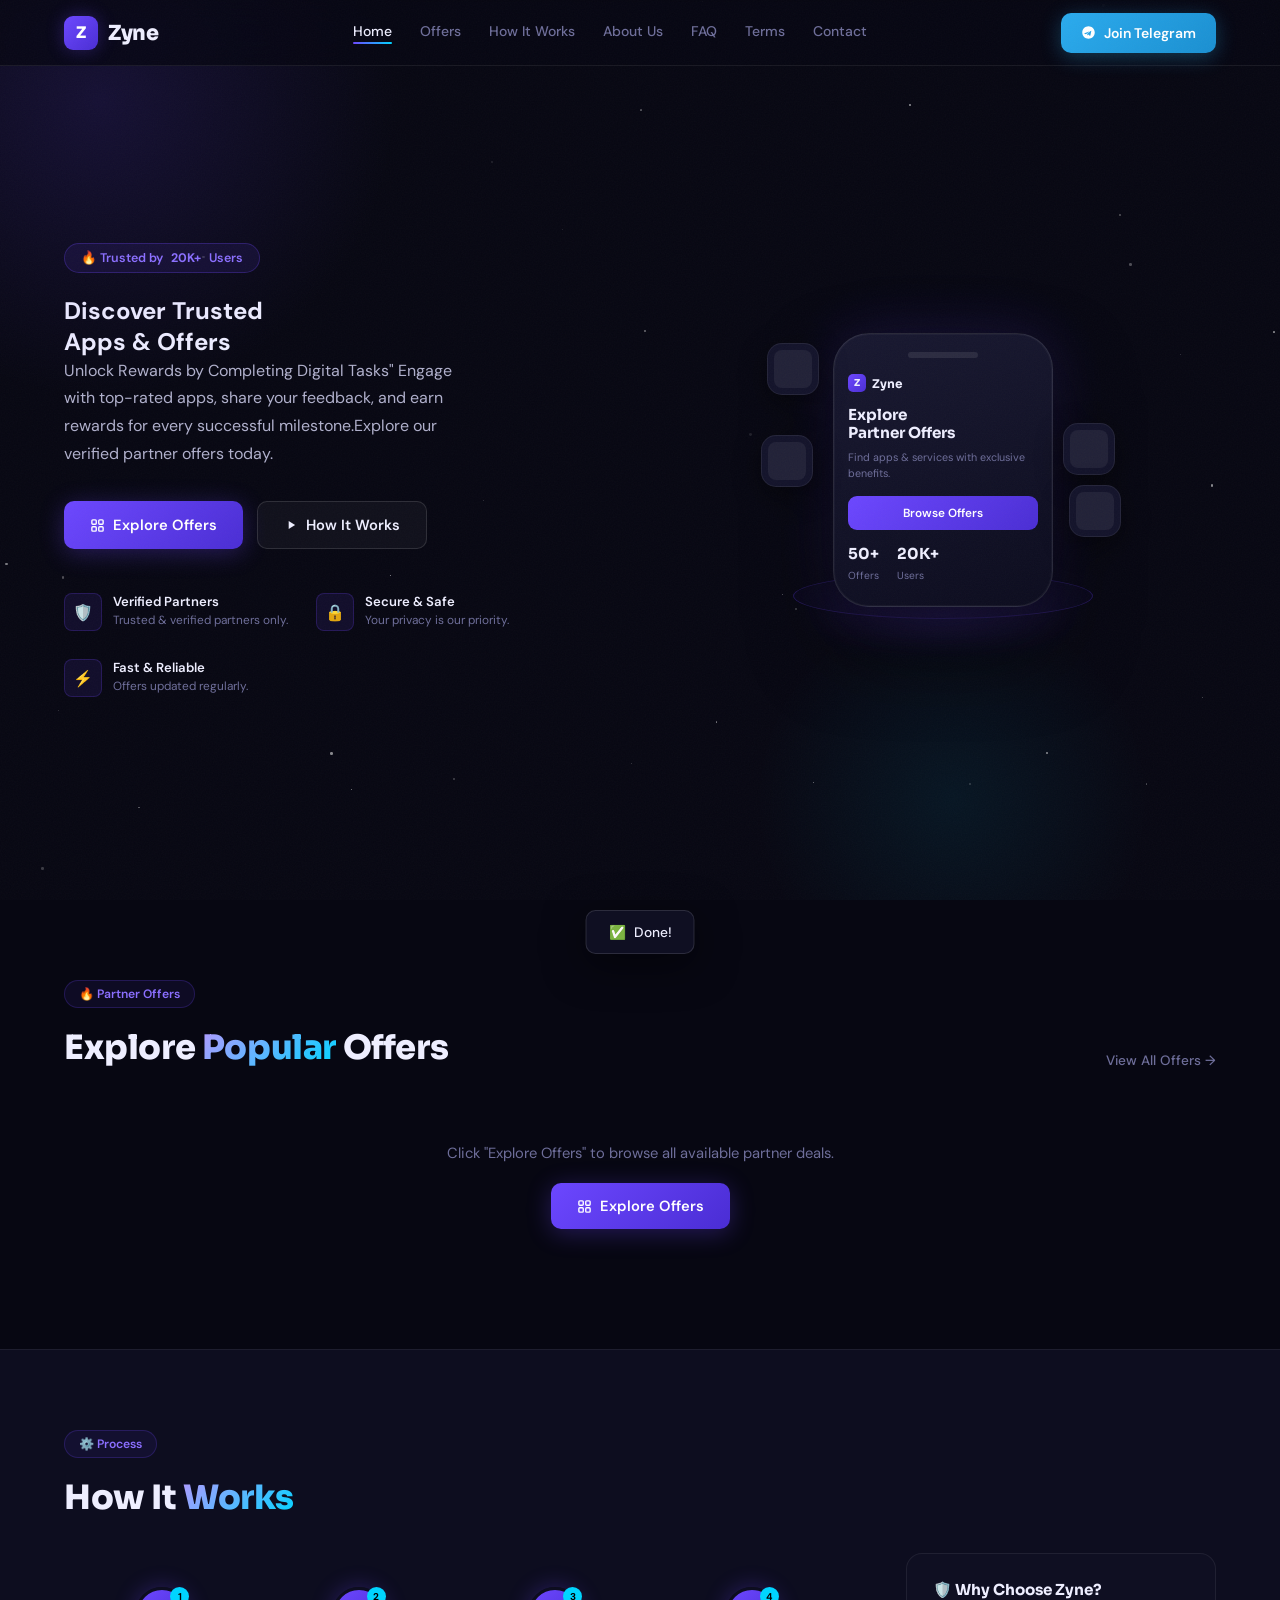
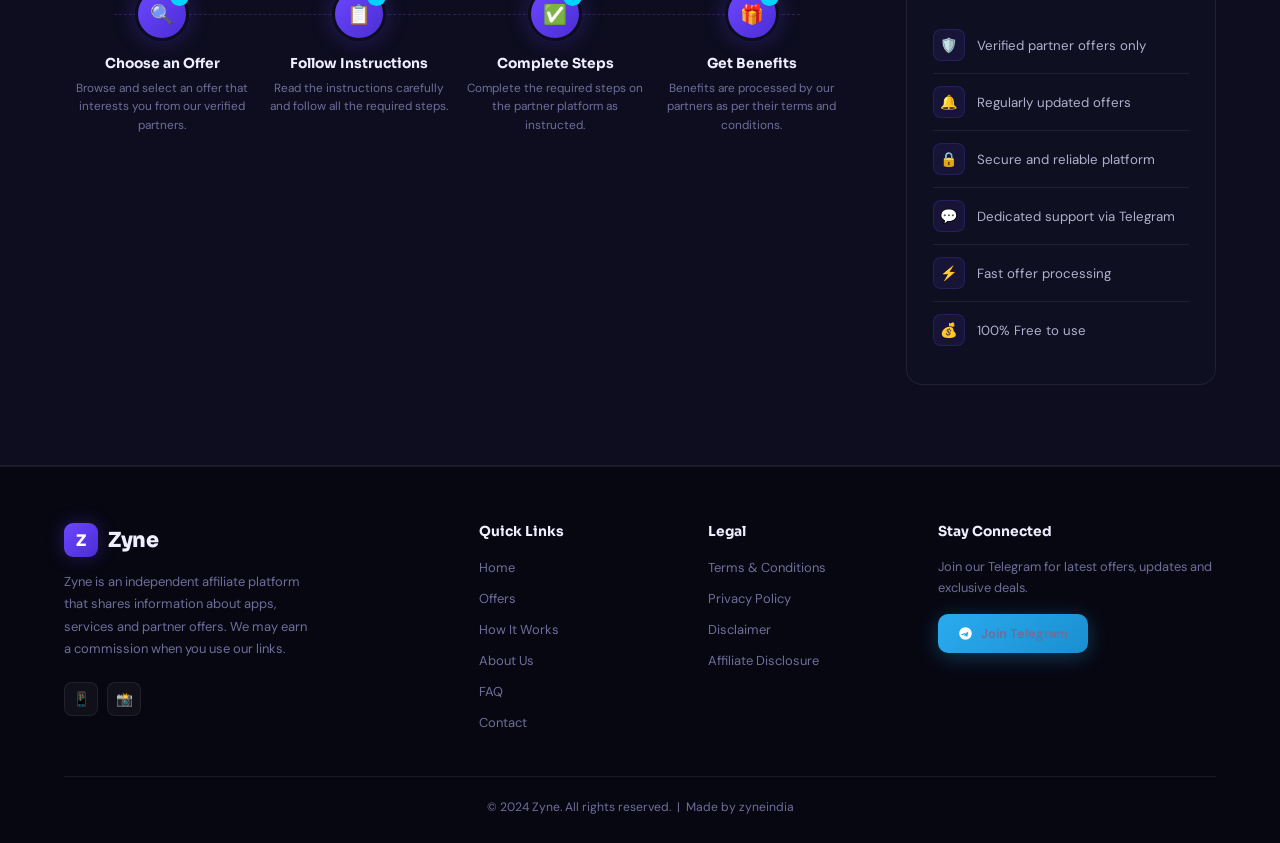
==== commit 02f5a4ca: "index.html" ====
--- a/index.html
+++ b/index.html
@@ -918,7 +918,7 @@
           </ul>
           <div class="offer-tag">Benefits as per partner terms</div>
           <!-- REPLACE href with your Upstox referral link -->
-          <a href="YOUR_UPSTOX_LINK_HERE" target="_blank" class="btn-card solid">Get Started →</a>
+          <a href="https://cgrj.in/c/0kjrbu0p" target="_blank" class="btn-card solid">Get Started →</a>
         </div>
 
         <!-- OFFER 2: ANGEL ONE -->
@@ -937,7 +937,7 @@
           </ul>
           <div class="offer-tag">Benefits as per partner terms</div>
           <!-- REPLACE href with your Angel One referral link -->
-          <a href="YOUR_ANGELONE_LINK_HERE" target="_blank" class="btn-card solid">Get Started →</a>
+          <a href="https://cgrj.in/c/l5gghvol" target="_blank" class="btn-card solid">Get Started →</a>
         </div>
 
         <!-- OFFER 3: STORY TV — PAUSED -->
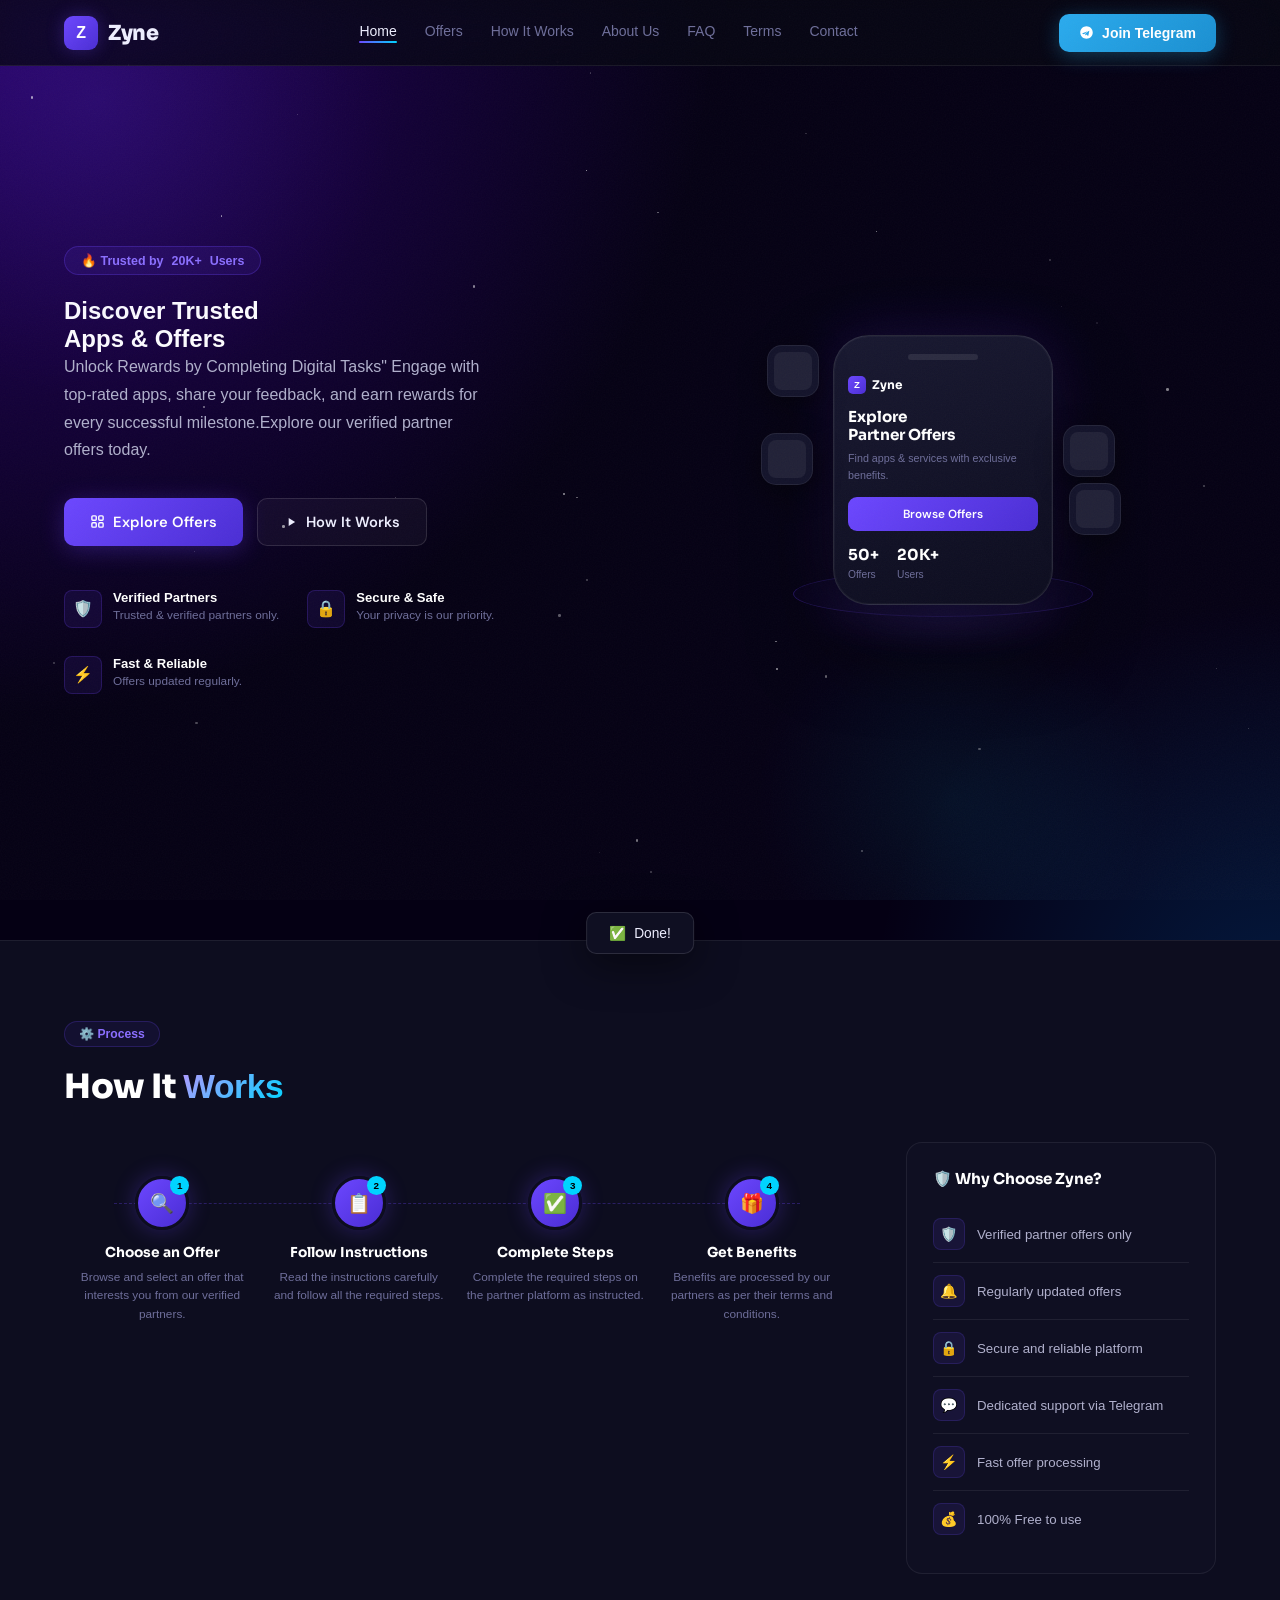
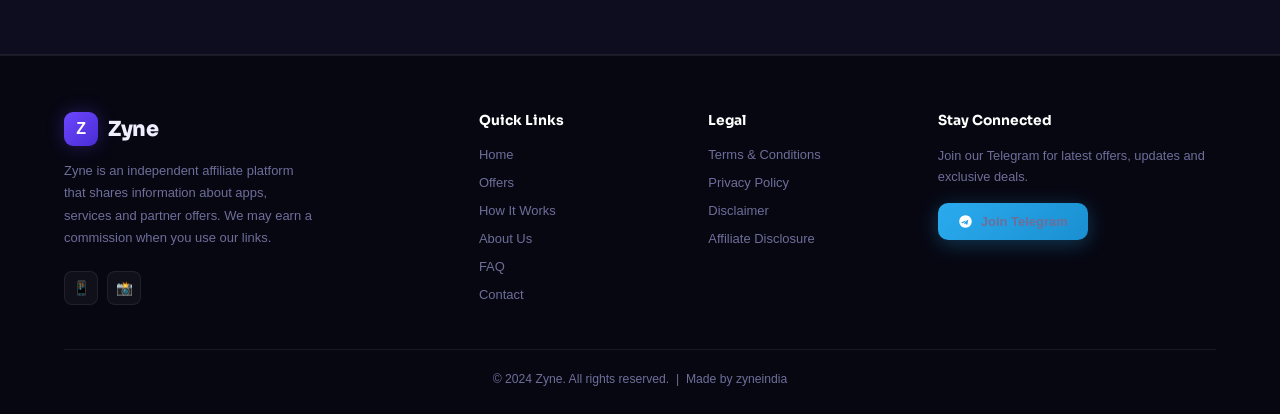
==== commit 43734085: "Update index.html" ====
--- a/index.html
+++ b/index.html
@@ -891,108 +891,310 @@
   </section>
 
   <!-- OFFERS SECTION -->
-  <section id="offers-section">
-    <div class="sec-label">🔥 Partner Offers</div>
-    <div class="section-head">
-      <h2 class="sec-title">Explore <span class="grad">Popular</span> Offers</h2>
-      <a href="#" class="view-all-link" onclick="openAllOffers(); return false;">View All Offers →</a>
-    </div>
-
-    <!-- Hidden by default. Revealed when "Explore Offers" is clicked -->
-    <div id="offers-content">
-      <div class="offers-grid">
-
-        <!-- OFFER 1: UPSTOX -->
-        <div class="offer-card reveal">
-          <div class="offer-icon-wrap">
-            <!-- REPLACE src with your Upstox logo image path -->
-            <div class="icon-placeholder"></div>
-            <!-- <img src="upstox.png" alt="Upstox"> -->
+<!-- =========================
+     PREMIUM OFFER CARDS
+========================= -->
+
+<div class="offers-grid" id="offers"></div>
+
+<style>
+
+*{
+  margin:0;
+  padding:0;
+  box-sizing:border-box;
+  font-family:Arial,sans-serif;
+}
+
+body{
+
+  background:#050014;
+
+  background-image:
+  radial-gradient(circle at top left,
+  rgba(98,0,255,0.35),
+  transparent 30%),
+
+  radial-gradient(circle at right,
+  rgba(0,140,255,0.18),
+  transparent 25%);
+
+  color:white;
+}
+
+.offers-grid{
+
+  display:grid;
+
+  grid-template-columns:
+  repeat(auto-fit,minmax(320px,1fr));
+
+  gap:22px;
+
+  padding:20px;
+}
+
+.offer-card{
+
+  background:
+  rgba(255,255,255,0.04);
+
+  border:
+  1px solid rgba(255,255,255,0.08);
+
+  border-radius:28px;
+
+  overflow:hidden;
+
+  backdrop-filter:blur(12px);
+
+  box-shadow:
+  0 0 30px rgba(98,0,255,0.15);
+
+  transition:0.3s;
+}
+
+.offer-card:hover{
+
+  transform:
+  translateY(-4px);
+
+  box-shadow:
+  0 0 35px rgba(98,0,255,0.35);
+}
+
+.offer-img{
+
+  width:100%;
+  height:190px;
+  object-fit:cover;
+}
+
+.offer-content{
+
+  padding:20px;
+}
+
+.badge{
+
+  display:inline-block;
+
+  padding:8px 14px;
+
+  border-radius:999px;
+
+  background:
+  rgba(106,0,255,0.15);
+
+  border:
+  1px solid rgba(106,0,255,0.3);
+
+  color:#9e8bff;
+
+  font-size:13px;
+
+  font-weight:bold;
+
+  margin-bottom:14px;
+}
+
+.offer-title{
+
+  font-size:28px;
+
+  margin-bottom:12px;
+}
+
+.offer-reward{
+
+  font-size:24px;
+
+  font-weight:bold;
+
+  color:#8f7cff;
+
+  margin-bottom:18px;
+}
+
+.offer-input{
+
+  width:100%;
+
+  padding:16px;
+
+  border:none;
+
+  outline:none;
+
+  border-radius:16px;
+
+  background:
+  rgba(255,255,255,0.05);
+
+  border:
+  1px solid rgba(255,255,255,0.08);
+
+  color:white;
+
+  margin-bottom:18px;
+
+  font-size:15px;
+}
+
+.offer-btn{
+
+  width:100%;
+
+  padding:16px;
+
+  border:none;
+
+  border-radius:18px;
+
+  font-size:17px;
+
+  font-weight:bold;
+
+  cursor:pointer;
+
+  color:white;
+
+  background:
+  linear-gradient(
+    90deg,
+    #6a00ff,
+    #2f7bff
+  );
+
+  box-shadow:
+  0 0 25px rgba(98,0,255,0.35);
+}
+
+</style>
+
+<script>
+
+const API =
+'https://zyne-backend-3rbw.onrender.com';
+
+async function loadOffers(){
+
+  const res =
+  await fetch(`${API}/offers`);
+
+  const data =
+  await res.json();
+
+  let html = '';
+
+  data.forEach((offer) => {
+
+    html += `
+
+      <div class="offer-card">
+
+        <img
+          src="${offer.image}"
+          class="offer-img"
+        >
+
+        <div class="offer-content">
+
+          <div class="badge">
+            🔥 Trending Offer
           </div>
-          <div class="offer-name">Upstox</div>
-          <div class="offer-type">Account Opening</div>
-          <ul class="offer-features">
-            <li><div class="check-circle">✓</div> Open Demat Account</li>
-            <li><div class="check-circle">✓</div> Explore Investment Platform</li>
-            <li><div class="check-circle">✓</div> Zero Brokerage on Delivery</li>
-          </ul>
-          <div class="offer-tag">Benefits as per partner terms</div>
-          <!-- REPLACE href with your Upstox referral link -->
-          <a href="https://cgrj.in/c/0kjrbu0p" target="_blank" class="btn-card solid">Get Started →</a>
+
+          <div class="offer-title">
+            ${offer.title}
+          </div>
+
+          <div class="offer-reward">
+            Earn ₹${offer.reward}
+          </div>
+
+          <input
+            type="text"
+            id="upi-${offer.id}"
+            class="offer-input"
+            placeholder="Enter UPI ID"
+          >
+
+          <button
+            class="offer-btn"
+            onclick="startOffer(
+              ${offer.id},
+              '${offer.tracking_link}'
+            )"
+          >
+            Submit & Start
+          </button>
+
         </div>
 
-        <!-- OFFER 2: ANGEL ONE -->
-        <div class="offer-card reveal">
-          <div class="offer-icon-wrap">
-            <!-- REPLACE src with your Angel One logo -->
-            <div class="icon-placeholder"></div>
-            <!-- <img src="angelone.png" alt="Angel One"> -->
-          </div>
-          <div class="offer-name">Angel One</div>
-          <div class="offer-type">Account Opening</div>
-          <ul class="offer-features">
-            <li><div class="check-circle">✓</div> Open Demat Account</li>
-            <li><div class="check-circle">✓</div> Explore Trading Platform</li>
-            <li><div class="check-circle">✓</div> Free Research Reports</li>
-          </ul>
-          <div class="offer-tag">Benefits as per partner terms</div>
-          <!-- REPLACE href with your Angel One referral link -->
-          <a href="https://cgrj.in/c/l5gghvol" target="_blank" class="btn-card solid">Get Started →</a>
-        </div>
-
-        <!-- OFFER 3: STORY TV — PAUSED -->
-        <div class="offer-card paused reveal">
-          <div class="paused-badge">⏸ Paused</div>
-          <div class="offer-icon-wrap">
-            <!-- REPLACE src with your Story TV logo -->
-            <div class="icon-placeholder"></div>
-            <!-- <img src="storytv.png" alt="Story TV"> -->
-          </div>
-          <div class="offer-name">Story TV</div>
-          <div class="offer-type">App Offer</div>
-          <ul class="offer-features">
-            <li><div class="check-circle">✓</div> Install the App</li>
-            <li><div class="check-circle">✓</div> Explore Premium Content</li>
-          </ul>
-          <div class="offer-tag paused-tag">Offer Currently Paused</div>
-          <button class="btn-card disabled" disabled>Currently Unavailable</button>
-        </div>
-
-        <!-- OFFER 4: ABCD GOLD — PAUSED -->
-        <div class="offer-card paused reveal">
-          <div class="paused-badge">⏸ Paused</div>
-          <div class="offer-icon-wrap">
-            <!-- REPLACE src with your ABCD Gold logo -->
-            <div class="icon-placeholder"></div>
-            <!-- <img src="abcdgold.png" alt="ABCD Gold"> -->
-          </div>
-          <div class="offer-name">ABCD Gold</div>
-          <div class="offer-type">App Offer</div>
-          <ul class="offer-features">
-            <li><div class="check-circle">✓</div> Install the App</li>
-            <li><div class="check-circle">✓</div> Complete Required Steps</li>
-          </ul>
-          <div class="offer-tag paused-tag">Offer Currently Paused</div>
-          <button class="btn-card disabled" disabled>Currently Unavailable</button>
-        </div>
-
-      </div><!-- /offers-grid -->
-
-      <!-- Disclaimer -->
-      <p style="margin-top:22px; font-size:0.77rem; color:var(--muted); text-align:center;">
-        ⚠️ Zyne is an affiliate platform. We may earn a commission when you use our links. Benefits depend on partner terms.
-      </p>
-    </div><!-- /offers-content -->
-
-    <!-- Show Prompt (when offers are hidden) -->
-    <div id="offers-prompt" style="text-align:center; padding: 40px 0;">
-      <p style="color:var(--muted); font-size:0.92rem; margin-bottom:20px;">Click "Explore Offers" to browse all available partner deals.</p>
-      <button class="btn-primary" onclick="scrollToOffers()">
-        <svg width="15" height="15" viewBox="0 0 24 24" fill="none" stroke="currentColor" stroke-width="2.2"><rect x="3" y="3" width="7" height="7" rx="1.5"/><rect x="14" y="3" width="7" height="7" rx="1.5"/><rect x="3" y="14" width="7" height="7" rx="1.5"/><rect x="14" y="14" width="7" height="7" rx="1.5"/></svg>
-        Explore Offers
-      </button>
-    </div>
-  </section>
+      </div>
+
+    `;
+  });
+
+  document.getElementById('offers')
+  .innerHTML = html;
+}
+
+async function startOffer(
+  offerId,
+  trackingLink
+){
+
+  const upi =
+  document.getElementById(
+    `upi-${offerId}`
+  ).value;
+
+  if(!upi){
+
+    alert('Enter UPI ID');
+
+    return;
+  }
+
+  const res =
+  await fetch(
+    `${API}/click`,
+    {
+
+      method:'POST',
+
+      headers:{
+        'Content-Type':'application/json'
+      },
+
+      body:JSON.stringify({
+
+        upi_id:upi,
+
+        offer_id:offerId
+
+      })
+    }
+  );
+
+  const data =
+  await res.json();
+
+  const click_id =
+  data.click_id;
+
+  const finalLink =
+  trackingLink + click_id;
+
+  window.location.href =
+  finalLink;
+}
+
+loadOffers();
+
+</script>
+</section>
 
   <!-- HOW IT WORKS -->
   <section id="how-section">
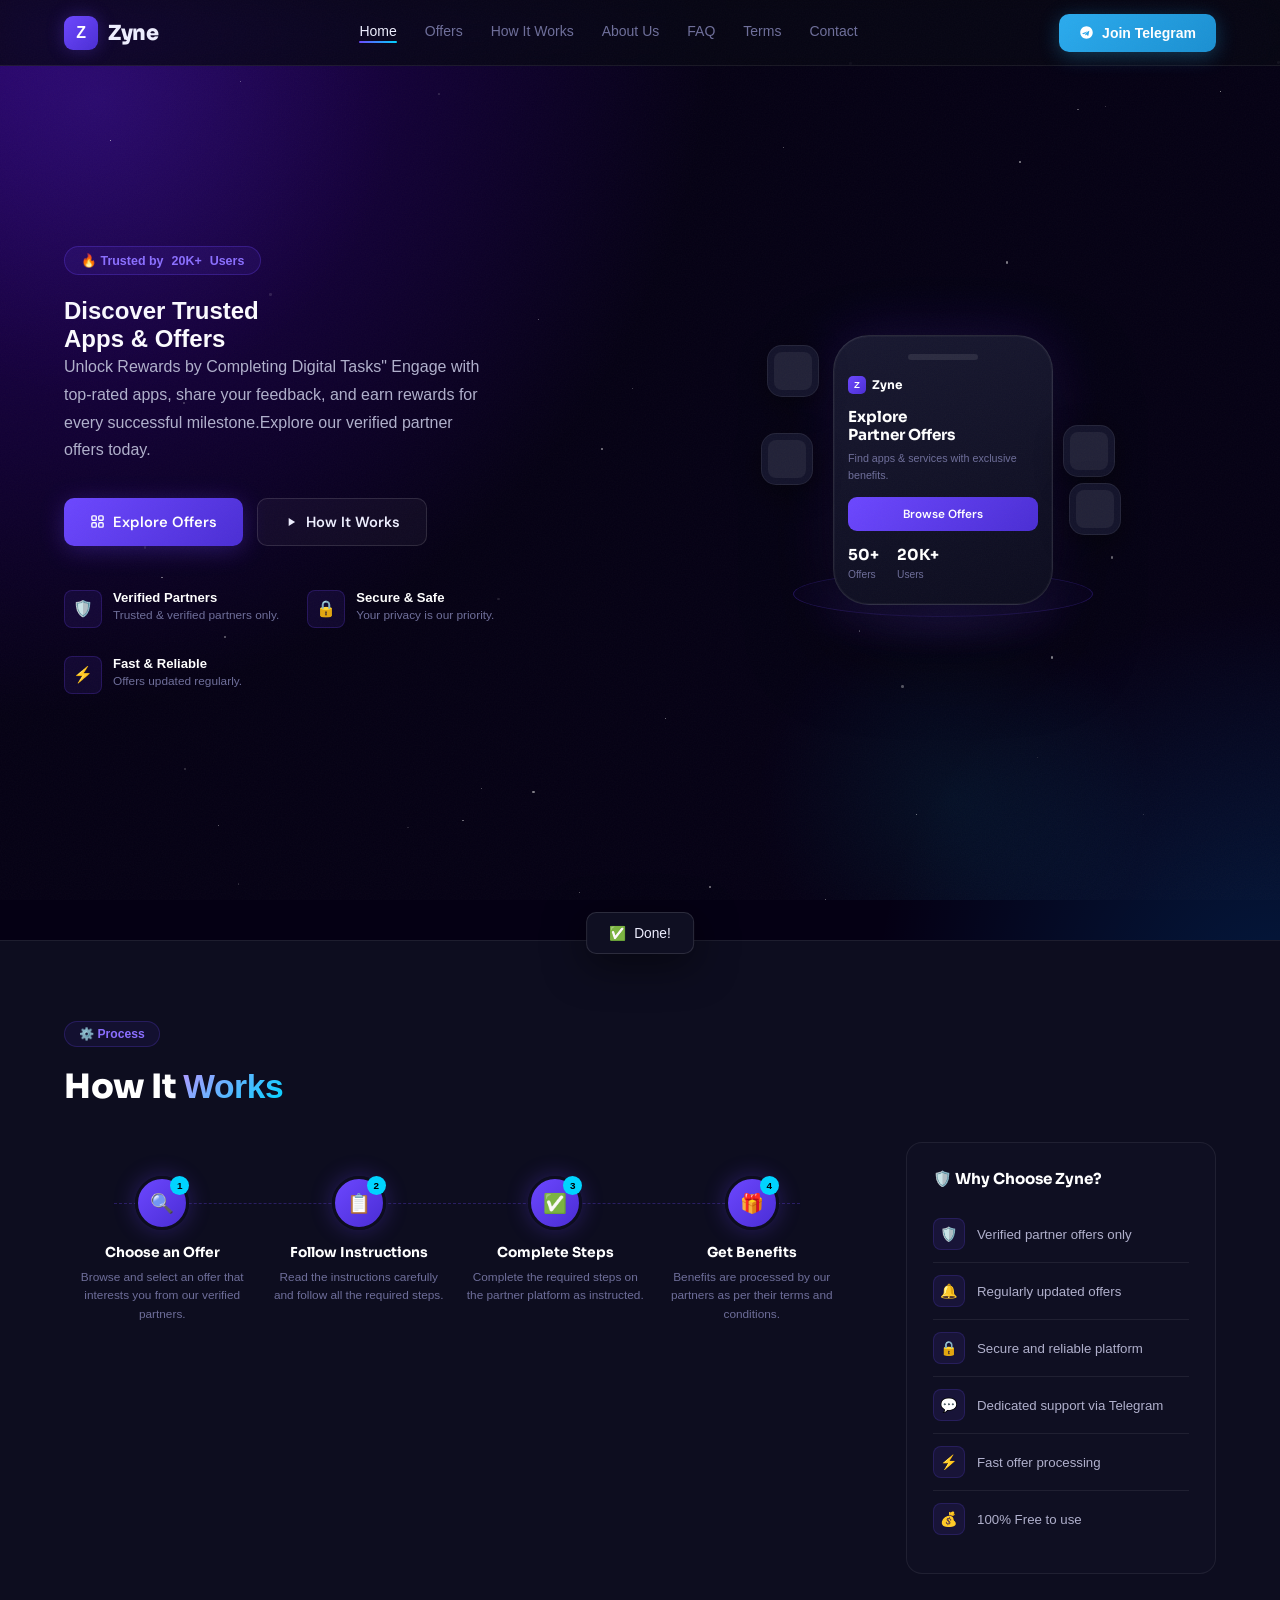
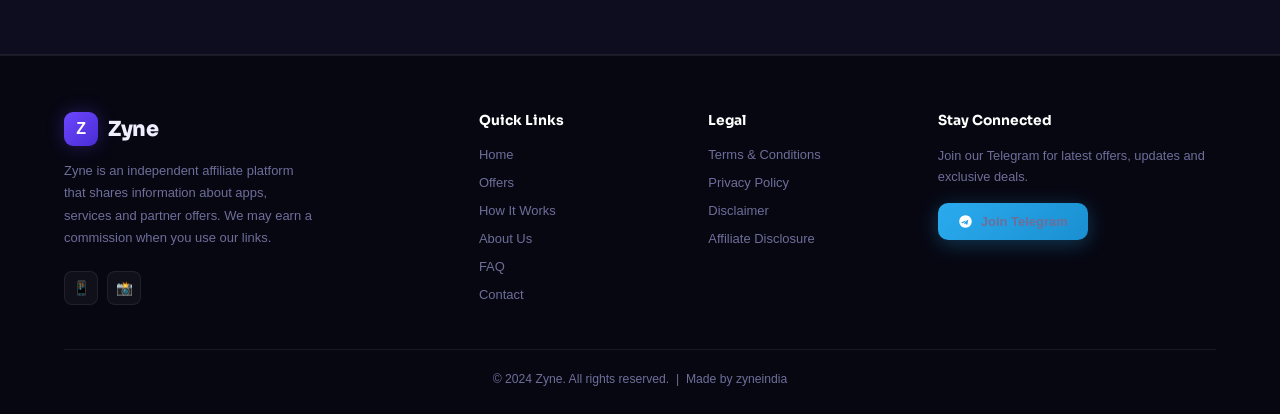
==== commit 80ffb72c: "Update index.html" ====
--- a/index.html
+++ b/index.html
@@ -880,7 +880,18 @@
           </div>
           <div class="phone-title">Explore<br>Partner Offers</div>
           <div class="phone-sub">Find apps &amp; services with exclusive benefits.</div>
-          <button class="phone-cta" onclick="scrollToOffers()">Browse Offers</button>
+          <button
+class="phone-cta"
+
+onclick="
+document
+.getElementById('offers')
+.scrollIntoView({
+behavior:'smooth'
+})
+"
+>
+Browse Offers</button>
           <div class="phone-stats">
             <div class="phone-stat"><strong>50+</strong><span>Offers</span></div>
             <div class="phone-stat"><strong>20K+</strong><span>Users</span></div>
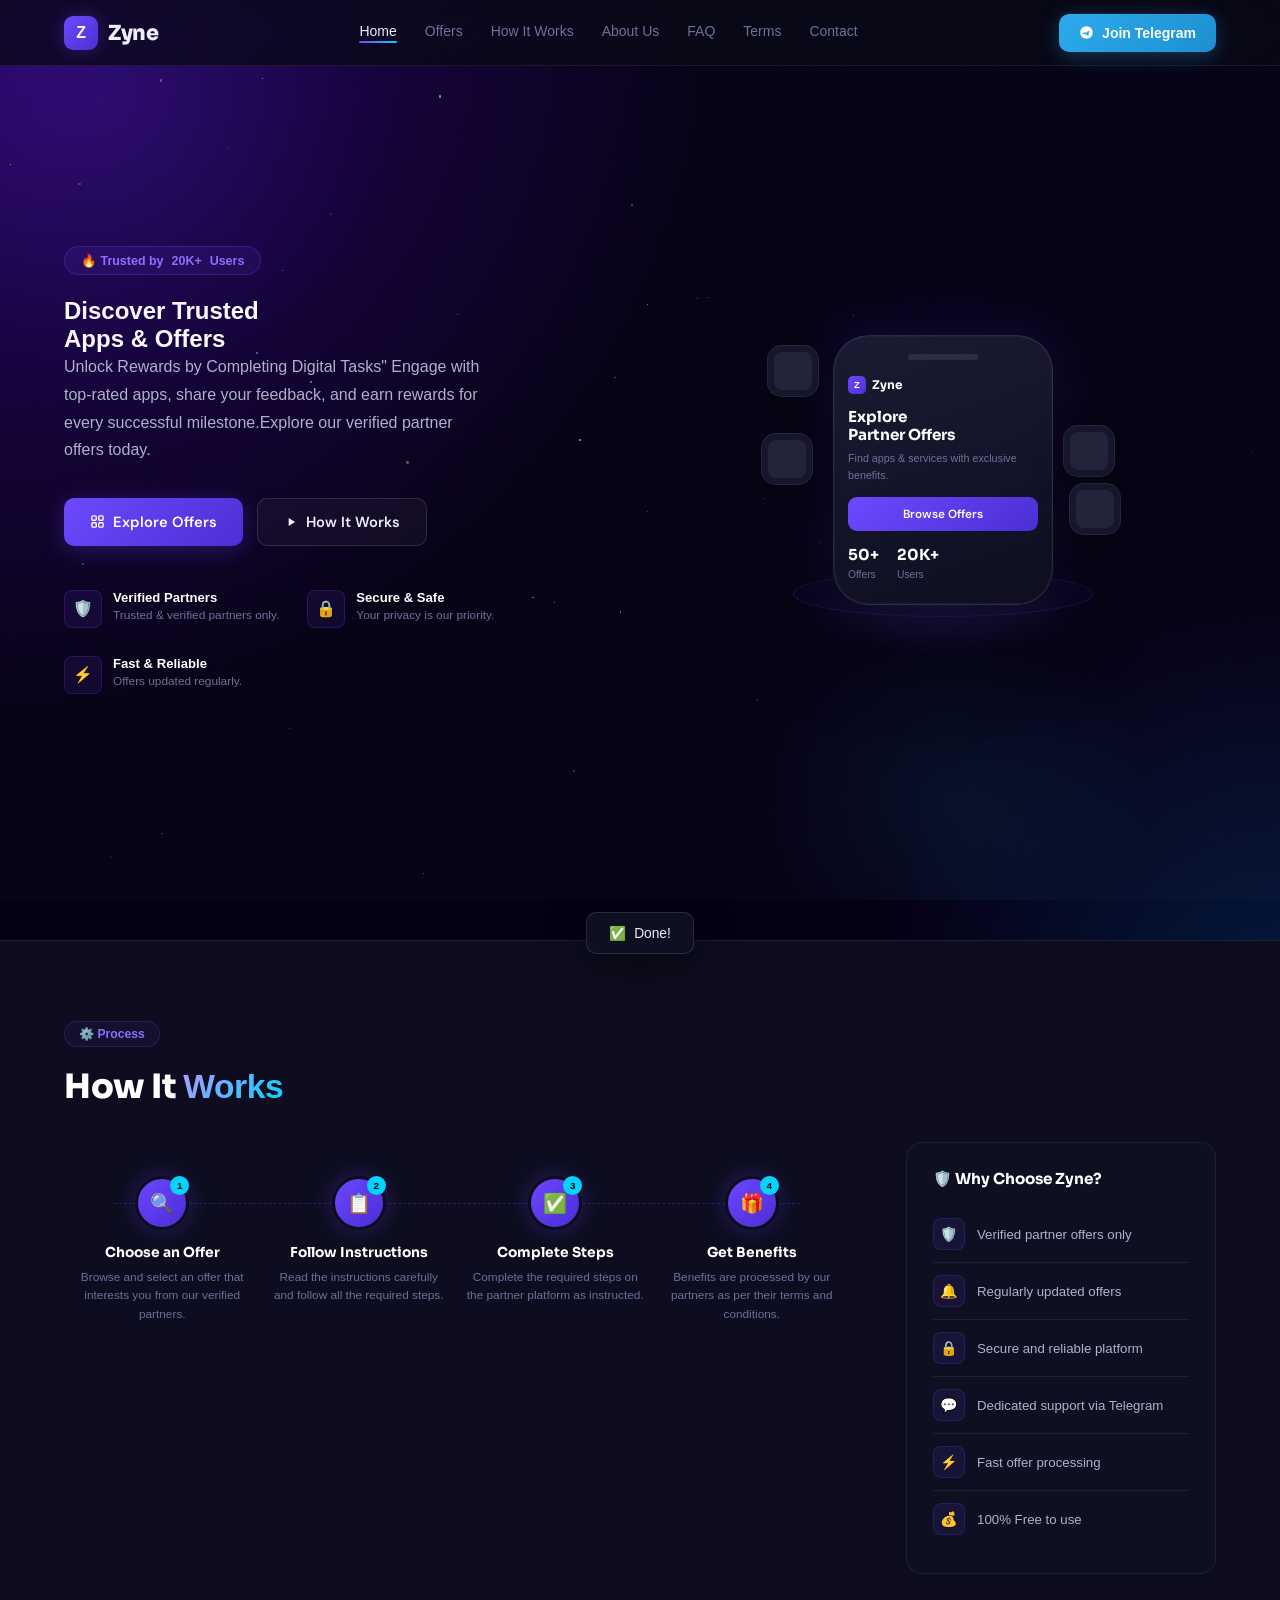
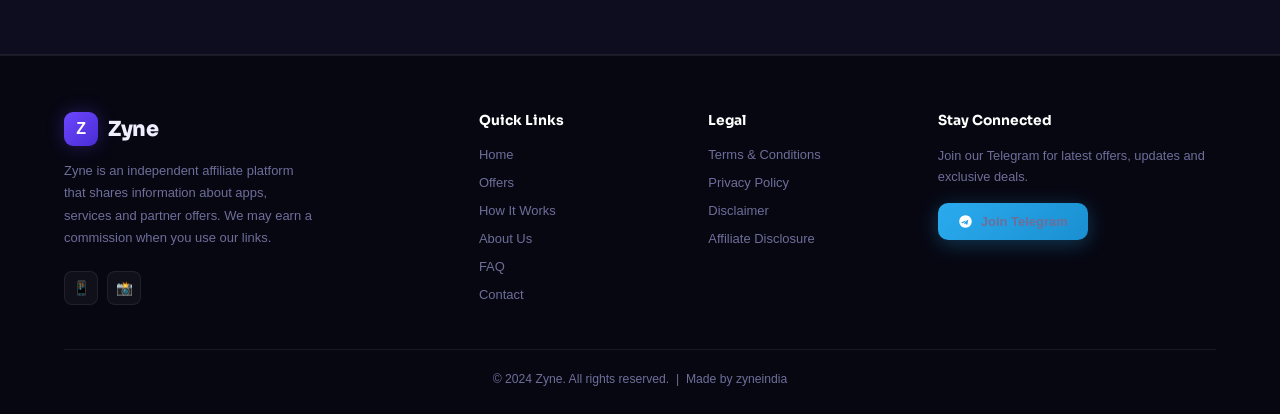
==== commit a2029647: "Update index.html" ====
--- a/index.html
+++ b/index.html
@@ -1104,102 +1104,63 @@
 
       <div class="offer-card">
 
-        <img
-          src="${offer.image}"
-          class="offer-img"
-        >
-
-        <div class="offer-content">
-
-          <div class="badge">
-            🔥 Trending Offer
-          </div>
-
-          <div class="offer-title">
-            ${offer.title}
-          </div>
-
-          <div class="offer-reward">
-            Earn ₹${offer.reward}
-          </div>
-
-          <input
-            type="text"
-            id="upi-${offer.id}"
-            class="offer-input"
-            placeholder="Enter UPI ID"
+        <div class="offer-icon-wrap">
+
+          <img
+            src="${offer.image}"
+            alt="${offer.title}"
           >
 
-          <button
-            class="offer-btn"
-            onclick="startOffer(
-              ${offer.id},
-              '${offer.tracking_link}'
-            )"
-          >
-            Submit & Start
+        </div>
+
+        <div class="offer-name">
+          ${offer.title}
+        </div>
+
+        <div class="offer-type">
+          Earn ₹${offer.reward}
+        </div>
+
+        <ul class="offer-features">
+
+          <li>
+            <div class="check-circle">✓</div>
+            Complete simple steps
+          </li>
+
+          <li>
+            <div class="check-circle">✓</div>
+            Trusted partner offer
+          </li>
+
+          <li>
+            <div class="check-circle">✓</div>
+            Instant tracking enabled
+          </li>
+
+        </ul>
+
+        <div class="offer-tag promo">
+          🔥 Trending Offer
+        </div>
+
+        <a href="offer.html?id=${offer.id}">
+
+          <button class="btn-card solid">
+            Start Offer →
           </button>
 
-        </div>
+        </a>
 
       </div>
 
     `;
+
   });
 
   document.getElementById('offers')
   .innerHTML = html;
-}
-
-async function startOffer(
-  offerId,
-  trackingLink
-){
-
-  const upi =
-  document.getElementById(
-    `upi-${offerId}`
-  ).value;
-
-  if(!upi){
-
-    alert('Enter UPI ID');
-
-    return;
-  }
-
-  const res =
-  await fetch(
-    `${API}/click`,
-    {
-
-      method:'POST',
-
-      headers:{
-        'Content-Type':'application/json'
-      },
-
-      body:JSON.stringify({
-
-        upi_id:upi,
-
-        offer_id:offerId
-
-      })
-    }
-  );
-
-  const data =
-  await res.json();
-
-  const click_id =
-  data.click_id;
-
-  const finalLink =
-  trackingLink + click_id;
-
-  window.location.href =
-  finalLink;
+
 }
 
 loadOffers();
